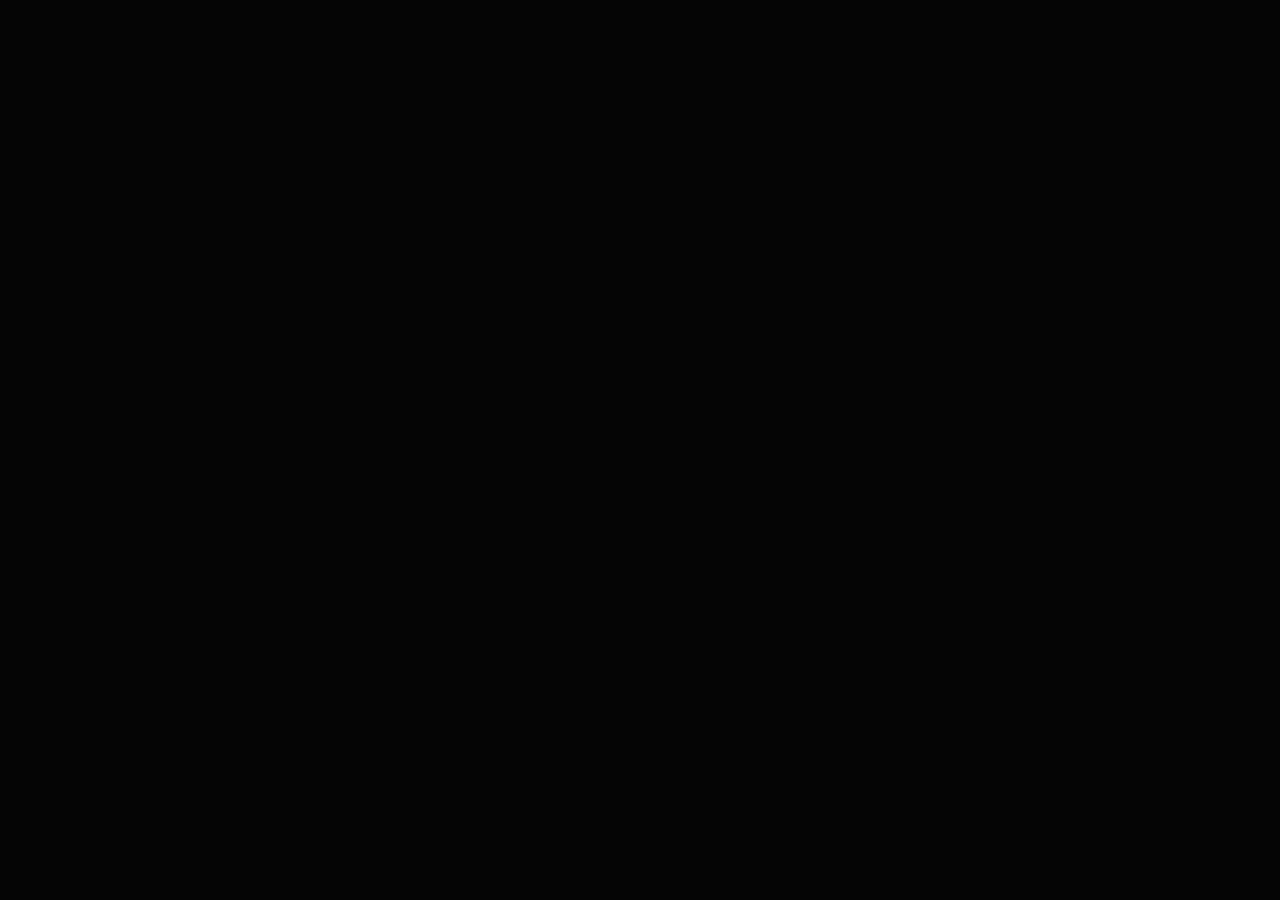
==== index.html @ 60fc3dbd "NOVA web v2 (producción + checkout planes)" ====
<!DOCTYPE html>
<html lang="es">
<head>
<meta charset="UTF-8">
<meta name="viewport" content="width=device-width, initial-scale=1.0">
<title>NOVA — Matriz de Agentes IA</title>
<meta name="description" content="NOVA — Ecosistema de agentes de inteligencia artificial para los negocios de Colombia. MAGNUS, AXON, BARBER IA, CORTEX y MENTOR IA.">
<meta name="theme-color" content="#050505">

<!-- Open Graph -->
<meta property="og:title" content="NOVA — Matriz de Agentes IA">
<meta property="og:description" content="El ecosistema de IA que redefine el mañana. Agentes autónomos para tu negocio y tu vida.">
<meta property="og:type" content="website">
<meta property="og:image" content="assets/nova-n.png">

<script src="https://cdn.tailwindcss.com"></script>
<link rel="preconnect" href="https://fonts.googleapis.com">
<link rel="preconnect" href="https://fonts.gstatic.com" crossorigin="anonymous">
<link href="https://fonts.googleapis.com/css2?family=Space+Grotesk:wght@400;500;600&family=JetBrains+Mono:wght@400;500&display=swap" rel="stylesheet">
<link rel="icon" type="image/png" href="assets/nova-n.png">
<script>
  tailwind.config = {
    theme: {
      fontFamily: {
        sans: ['"Space Grotesk"', 'sans-serif'],
        mono: ['"JetBrains Mono"', 'monospace'],
      },
    },
  };
</script>
<style>
  html { scroll-behavior: smooth; background: #050505; }
  body { margin: 0; font-family: "Space Grotesk", sans-serif; }

  .logo-n {
    filter: brightness(1.9) contrast(1.05)
            drop-shadow(0 0 14px var(--accent-glow))
            drop-shadow(0 2px 30px var(--accent-glow));
  }
  @media (max-height: 700px) {
    .hero-logo { width: 4.5rem !important; margin-bottom: 1.5rem !important; }
  }

  .hero-glow {
    position: absolute; inset: 0; pointer-events: none;
    opacity: var(--glow-opacity, 0.55);
    background:
      radial-gradient(ellipse 55% 38% at 50% -8%, var(--accent-glow), transparent 70%),
      radial-gradient(ellipse 30% 22% at 82% 78%, var(--accent-glow), transparent 70%);
    filter: blur(8px);
  }
  .sim-glow {
    position: absolute; inset: -10% -20%; pointer-events: none; z-index: -1;
    opacity: calc(var(--glow-opacity, 0.55) * 0.5);
    background: radial-gradient(ellipse 45% 45% at 50% 55%, var(--accent-glow), transparent 70%);
    filter: blur(30px);
  }
  .text-glow {
    color: var(--accent);
    text-shadow: 0 0 40px var(--accent-glow);
  }

  @property --angle { syntax: "<angle>"; initial-value: 0deg; inherits: false; }
  .glow-btn::before {
    content: ""; position: absolute; inset: -1px; border-radius: 9999px;
    background: conic-gradient(from var(--angle), transparent 10%, var(--accent) 25%, transparent 40%, transparent 60%, var(--accent) 75%, transparent 90%);
    animation: spin-angle 3.2s linear infinite;
  }
  .glow-btn::after {
    content: ""; position: absolute; inset: -1px; border-radius: 9999px; z-index: -1;
    background: conic-gradient(from var(--angle), transparent 10%, var(--accent) 25%, transparent 40%, transparent 60%, var(--accent) 75%, transparent 90%);
    animation: spin-angle 3.2s linear infinite;
    filter: blur(14px); opacity: var(--glow-opacity, 0.55);
  }
  .glow-btn:hover::before, .glow-btn:hover::after { animation-duration: 1.4s; }
  @keyframes spin-angle { to { --angle: 360deg; } }
  @media (prefers-reduced-motion: reduce) {
    .glow-btn::before, .glow-btn::after { animation: none; background: var(--accent); }
  }

  .eq-bar {
    transform-origin: center;
    animation: eq 1s ease-in-out infinite alternate;
    box-shadow: 0 0 12px var(--accent-glow);
  }
  @keyframes eq {
    from { transform: scaleY(0.25); opacity: 0.5; }
    to   { transform: scaleY(1);    opacity: 1; }
  }
  @media (prefers-reduced-motion: reduce) { .eq-bar { animation: none; } }

  .animate-modal-fade { animation: modal-fade 0.25s ease both; }
  .animate-modal-pop { animation: modal-pop 0.32s cubic-bezier(0.2, 0.8, 0.2, 1) both; }
  @keyframes modal-fade { from { opacity: 0; } to { opacity: 1; } }
  @keyframes modal-pop {
    from { opacity: 0; transform: translateY(16px) scale(0.97); }
    to   { opacity: 1; transform: none; }
  }

  .flow-line {
    stroke-dasharray: 5 16;
    stroke-linecap: round;
    animation: line-flow linear infinite;
  }
  @keyframes line-flow {
    to { stroke-dashoffset: -210; }
  }
  @media (prefers-reduced-motion: reduce) { .flow-line { animation: none; stroke-dasharray: none; } }

  .node-dot {
    opacity: 0.25;
    box-shadow: 0 0 8px var(--accent-glow);
    animation: node-pulse 4s ease-in-out infinite;
  }
  @keyframes node-pulse {
    0%, 100% { opacity: 0.18; }
    50% { opacity: 0.55; }
  }
  @media (prefers-reduced-motion: reduce) { .node-dot { animation: none; } }

  .caret { animation: blink 1s steps(1) infinite; }
  @keyframes blink { 50% { opacity: 0; } }

  .sim-enter { animation: sim-in 0.6s cubic-bezier(0.2, 0.7, 0.2, 1); }
  @keyframes sim-in {
    from { opacity: 0; transform: translateY(18px) scale(0.985); filter: blur(6px); }
    to   { opacity: 1; transform: none; filter: none; }
  }

  @media (prefers-reduced-motion: no-preference) {
    .animate-fade-1, .animate-fade-2, .animate-fade-3 {
      animation: fade-up 0.9s cubic-bezier(0.2, 0.7, 0.2, 1) both;
    }
    .animate-fade-2 { animation-delay: 0.15s; }
    .animate-fade-3 { animation-delay: 0.35s; }
  }
  @keyframes fade-up {
    from { opacity: 0; transform: translateY(22px); }
    to   { opacity: 1; transform: none; }
  }
</style>
</head>
<body>
<div id="root"></div>

<!-- React de PRODUCCIÓN (sin Babel en runtime: el JSX ya viene compilado) -->
<script src="https://unpkg.com/react@18.3.1/umd/react.production.min.js" crossorigin="anonymous"></script>
<script src="https://unpkg.com/react-dom@18.3.1/umd/react-dom.production.min.js" crossorigin="anonymous"></script>
<script src="https://unpkg.com/lucide@0.460.0/dist/umd/lucide.min.js"></script>

<!-- Componentes NOVA ya compilados a JS plano -->
<script src="components.js" defer></script>
</body>
</html>
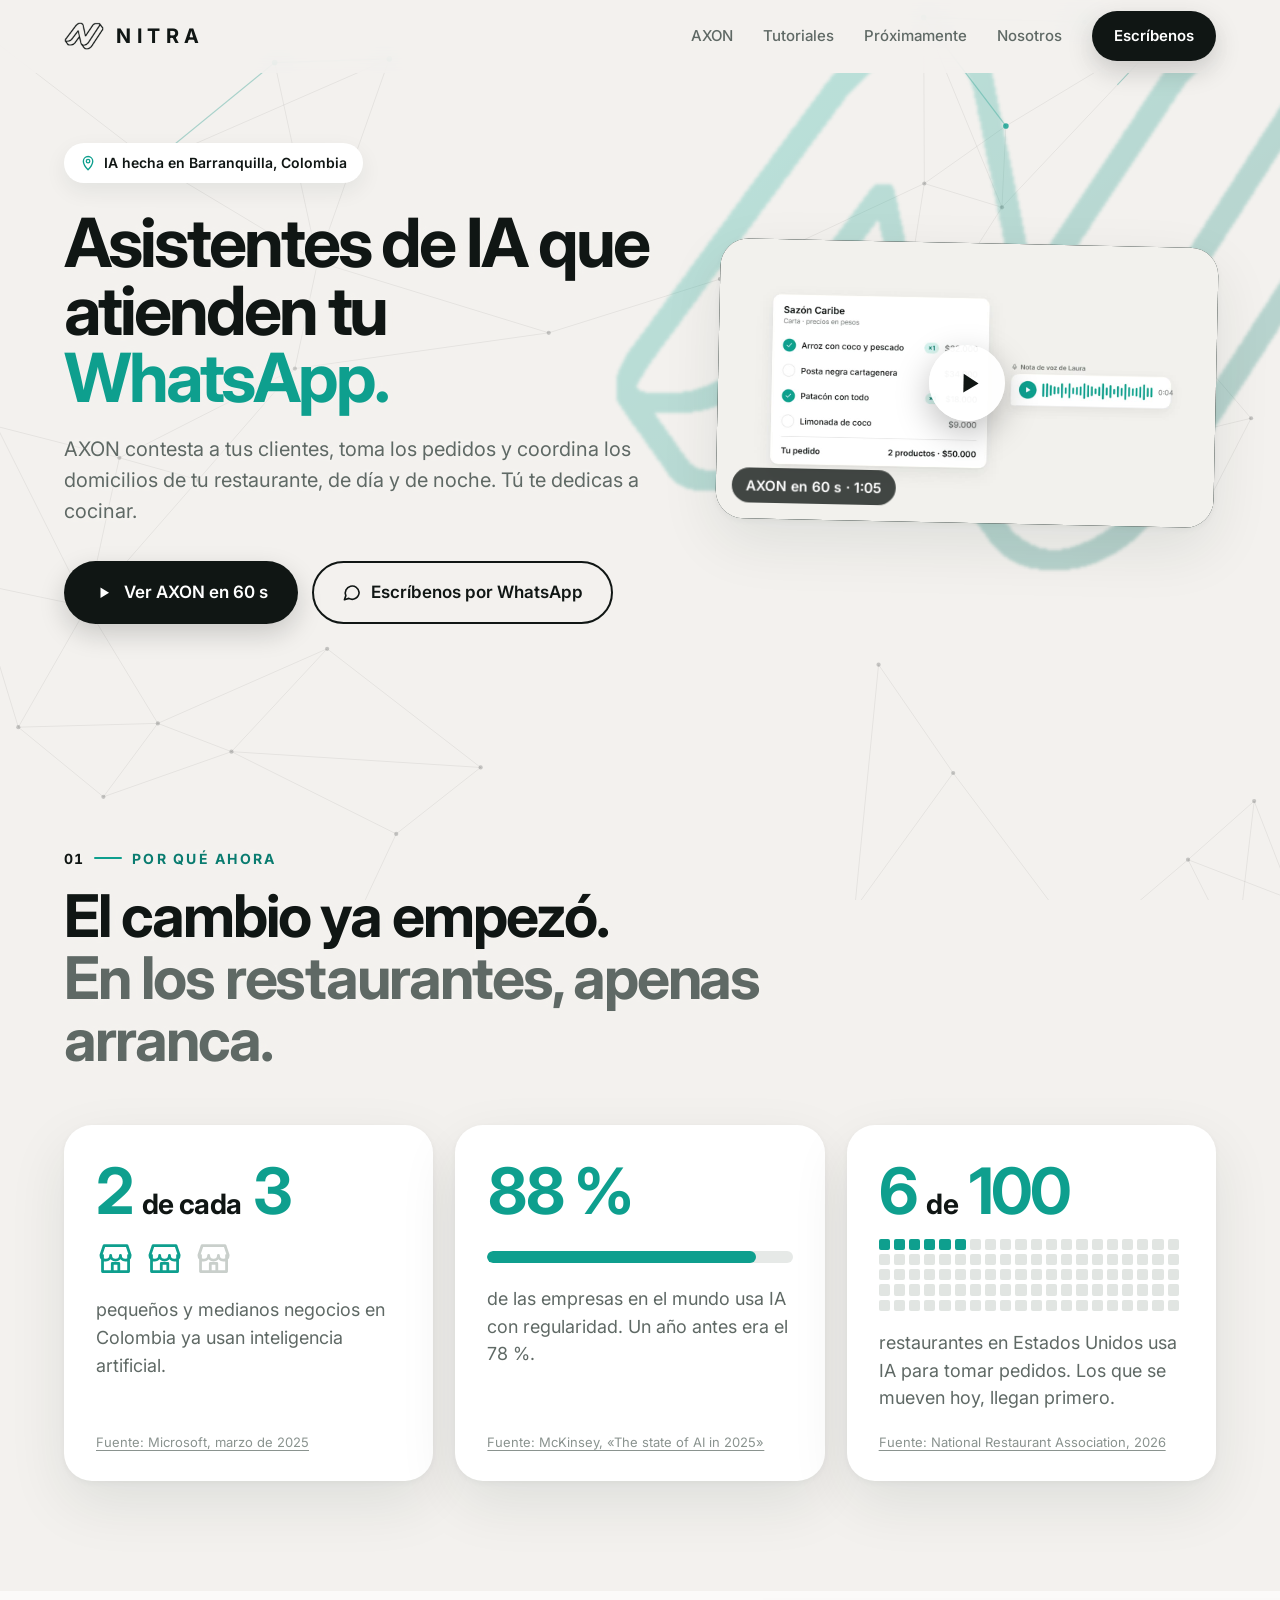
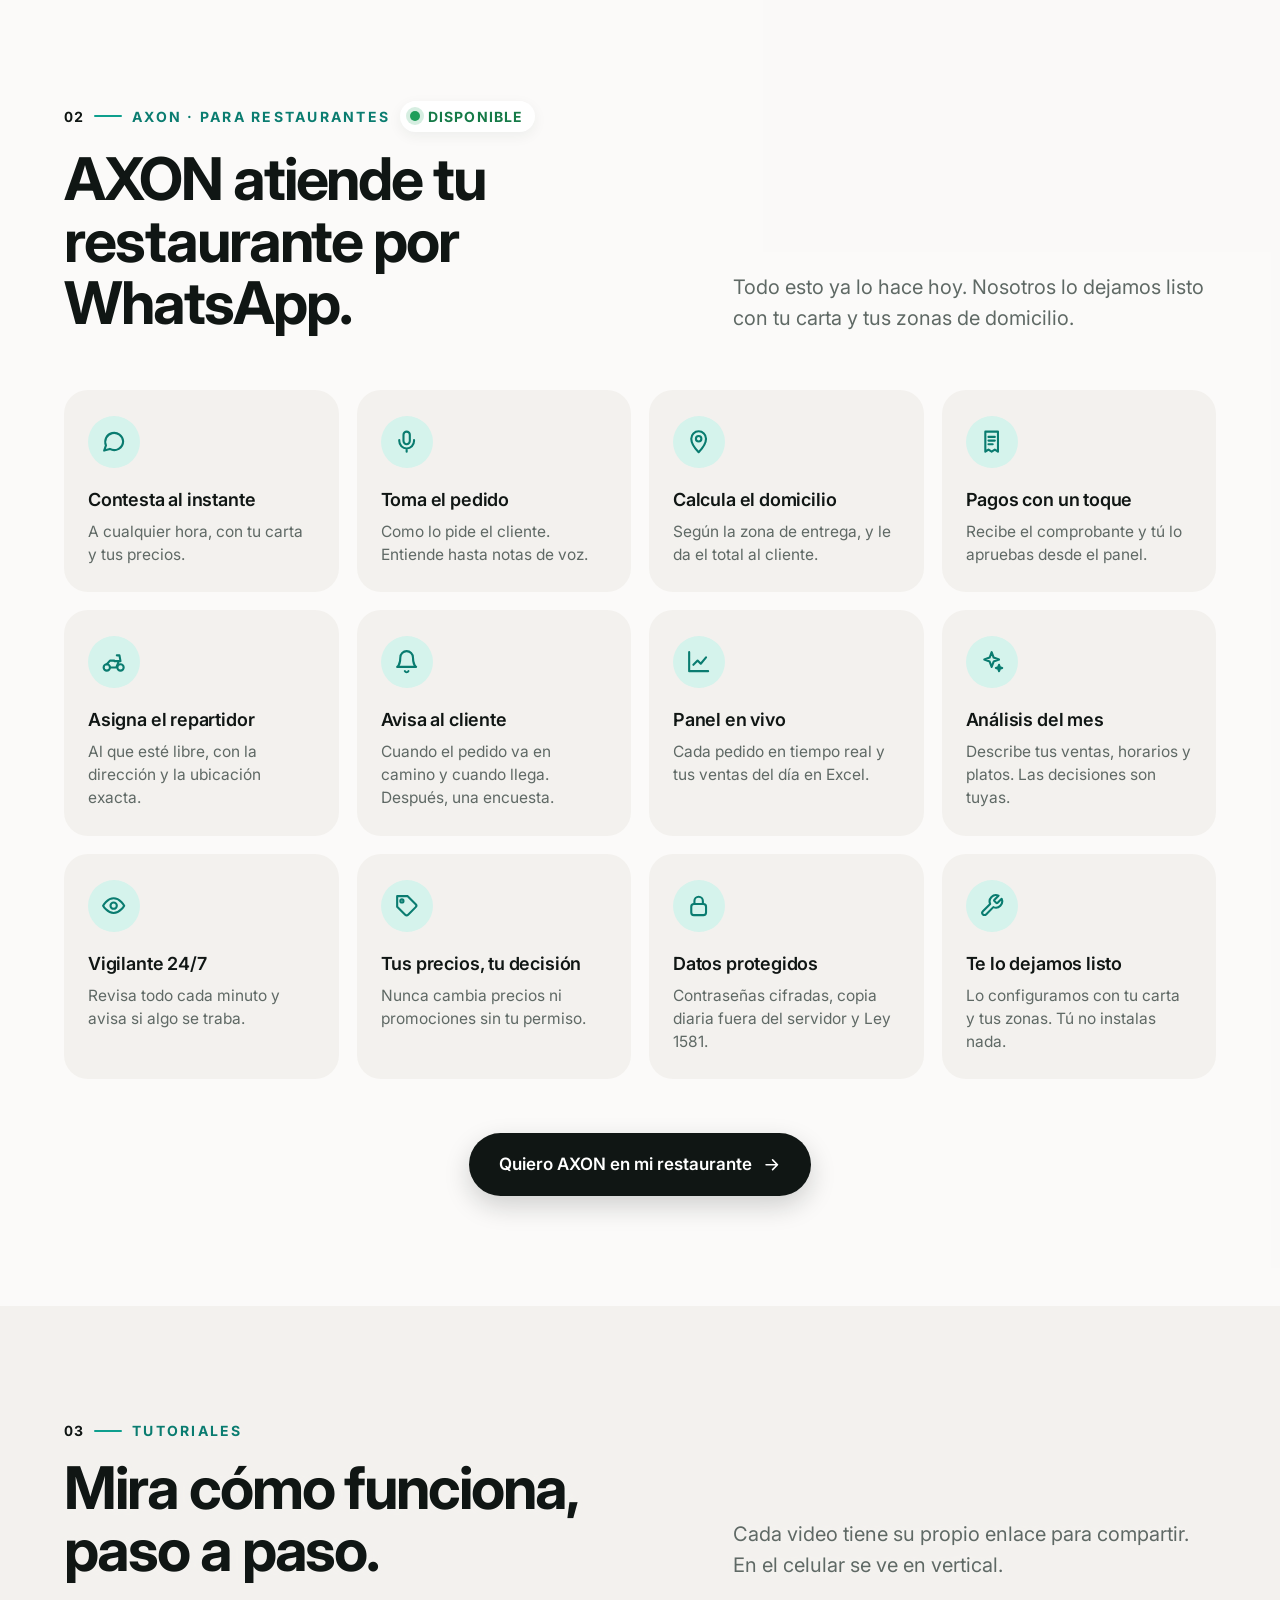
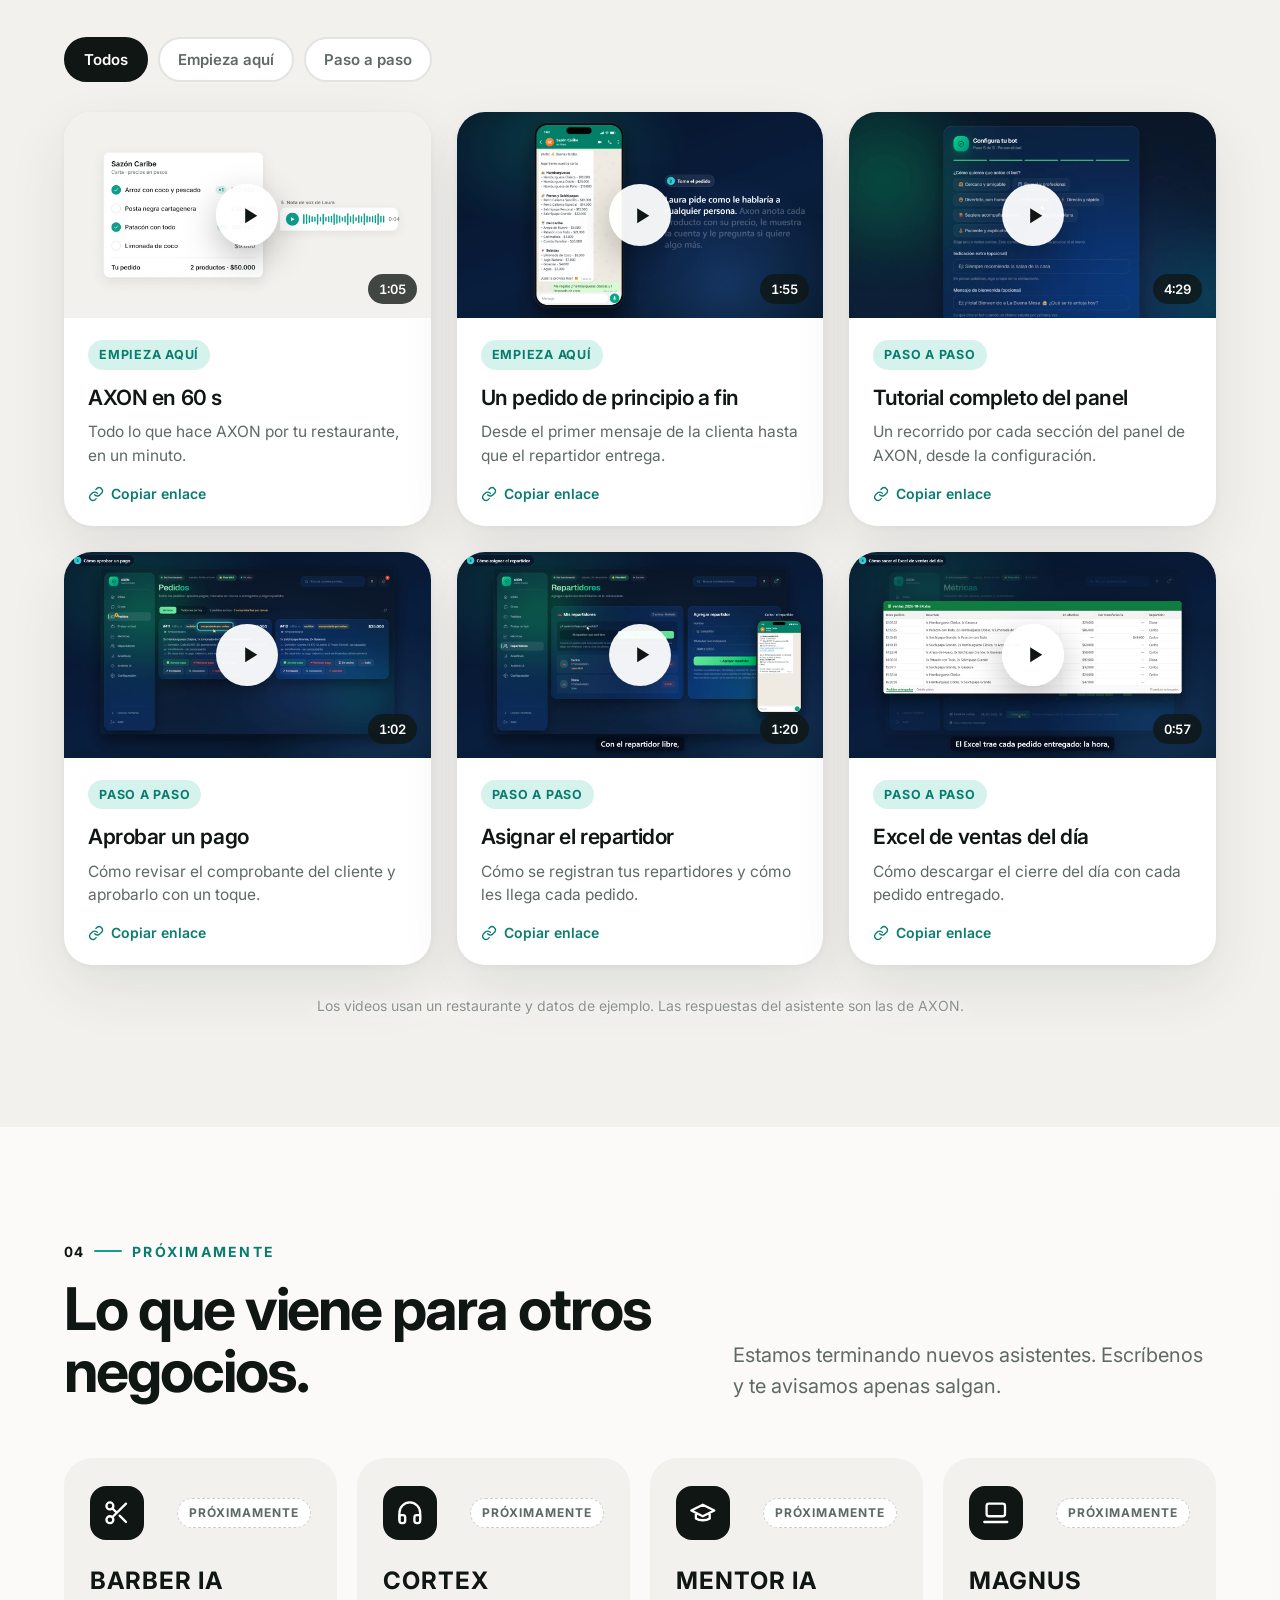
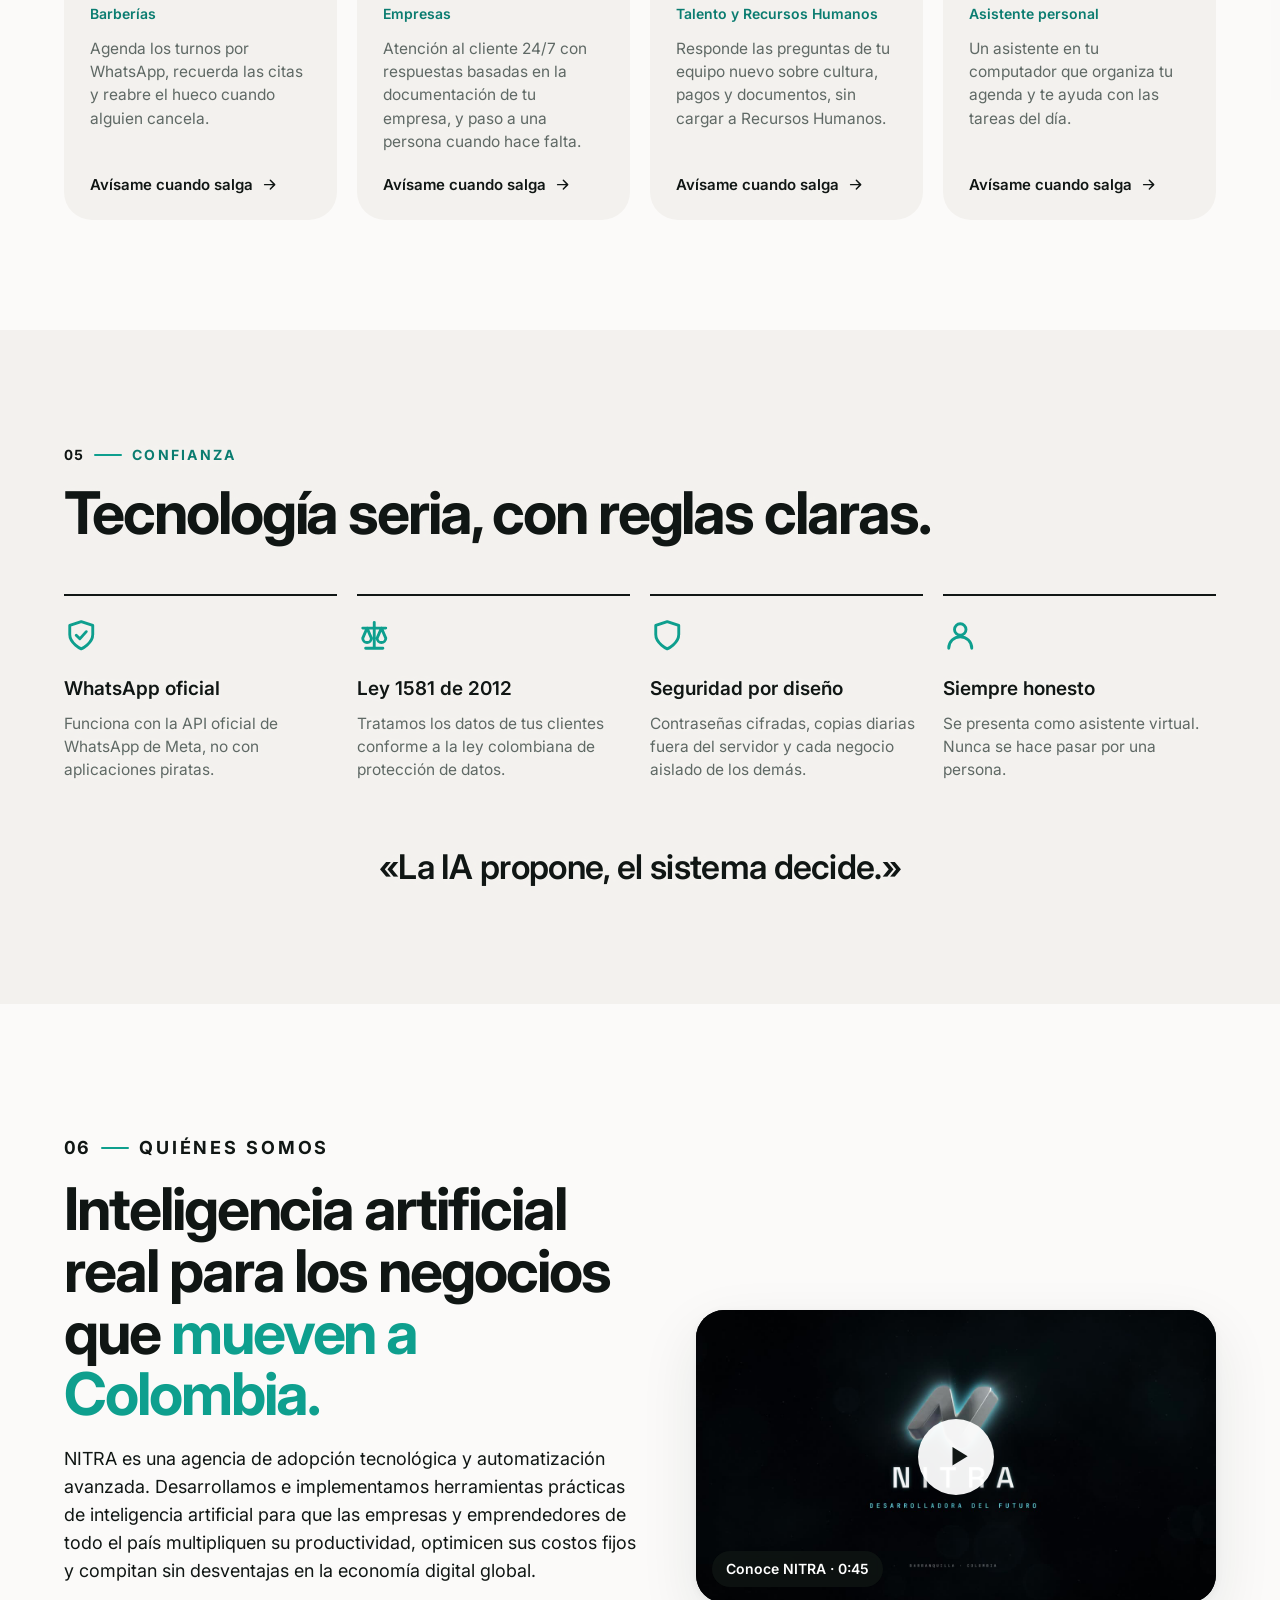
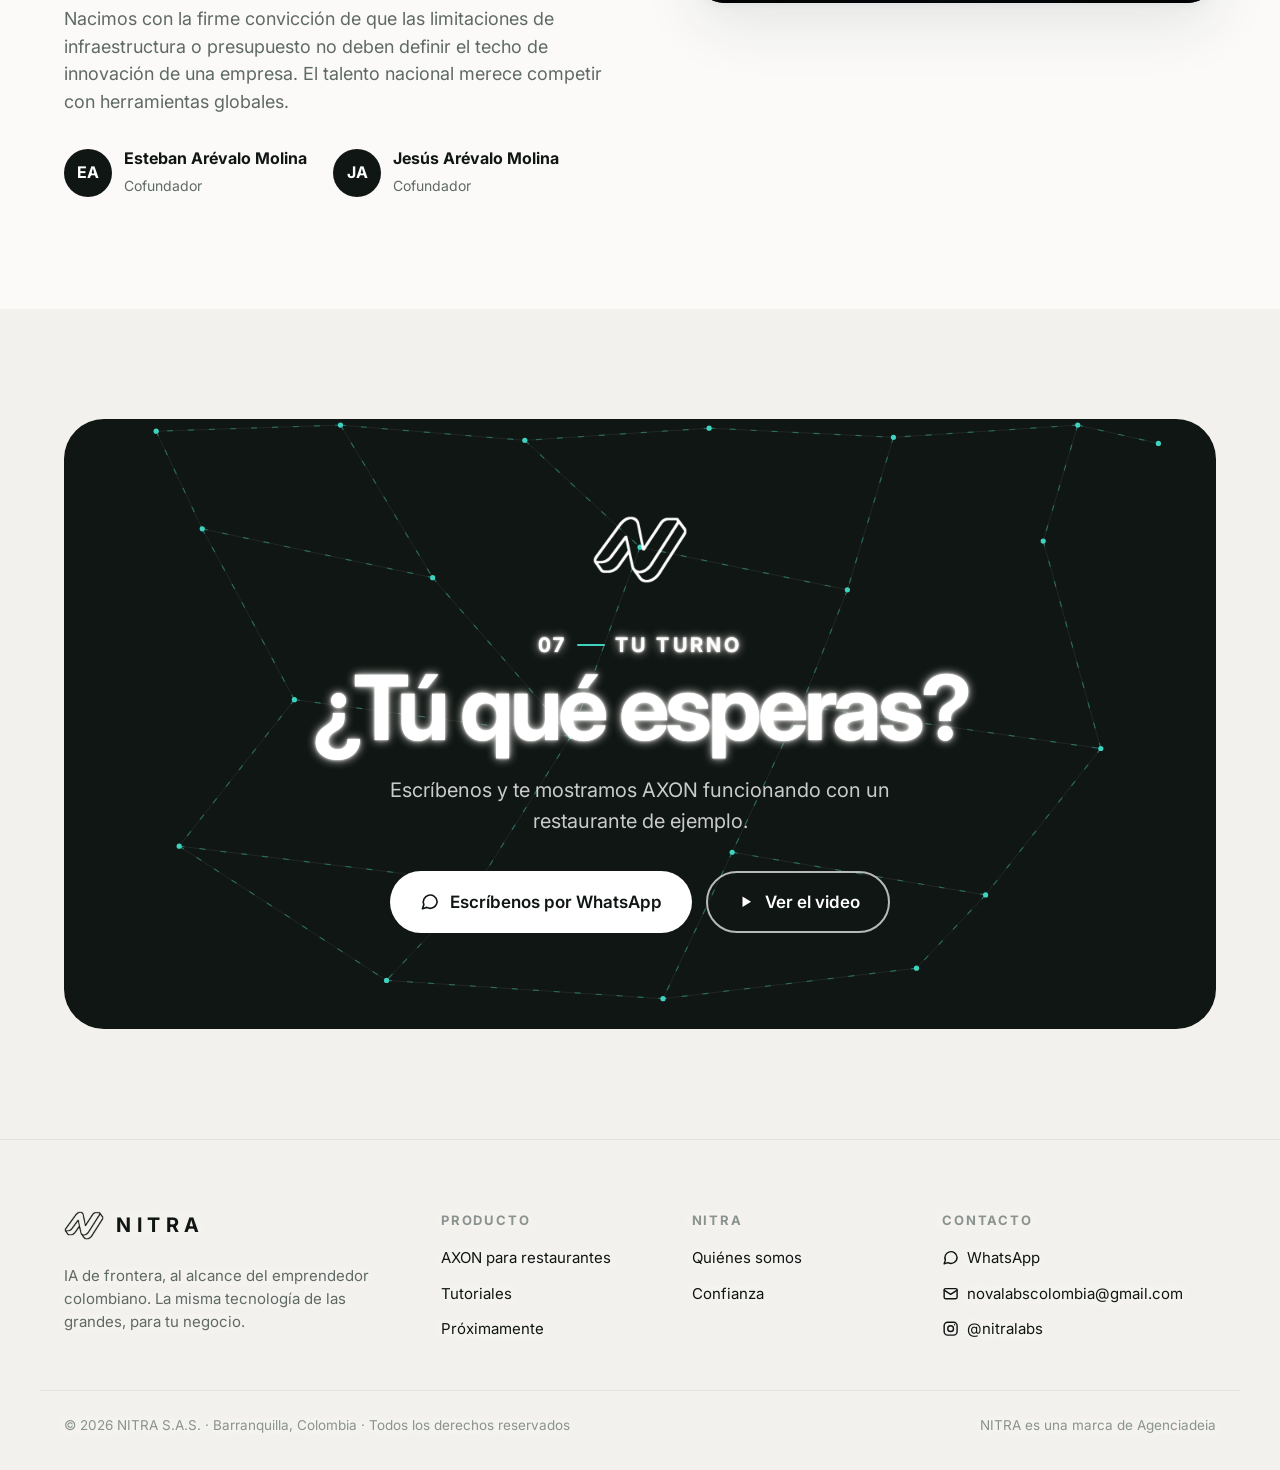
==== commit 456b2e58: "feat: página nueva de NITRA con tutoriales, la red que se conecta al bajar y «Próximamente» Co-Autho" ====
--- a/index.html
+++ b/index.html
@@ -3,152 +3,366 @@
 <head>
 <meta charset="UTF-8">
 <meta name="viewport" content="width=device-width, initial-scale=1.0">
-<title>NOVA — Matriz de Agentes IA</title>
-<meta name="description" content="NOVA — Ecosistema de agentes de inteligencia artificial para los negocios de Colombia. MAGNUS, AXON, BARBER IA, CORTEX y MENTOR IA.">
-<meta name="theme-color" content="#050505">
-
-<!-- Open Graph -->
-<meta property="og:title" content="NOVA — Matriz de Agentes IA">
-<meta property="og:description" content="El ecosistema de IA que redefine el mañana. Agentes autónomos para tu negocio y tu vida.">
+<title>NITRA — Asistentes de IA para WhatsApp · AXON para restaurantes</title>
+<meta name="description" content="NITRA crea asistentes de inteligencia artificial que atienden tu WhatsApp. AXON contesta, toma pedidos y coordina los domicilios de tu restaurante 24/7. Hecho en Barranquilla, Colombia.">
+<meta name="theme-color" content="#F3F1EE">
+<link rel="canonical" href="https://nitralabs.github.io/">
+
+<meta property="og:title" content="NITRA — Asistentes de IA que atienden tu WhatsApp">
+<meta property="og:description" content="AXON contesta, toma pedidos y coordina los domicilios de tu restaurante 24/7. Mira los tutoriales.">
 <meta property="og:type" content="website">
-<meta property="og:image" content="assets/nova-n.png">
-
-<script src="https://cdn.tailwindcss.com"></script>
+<meta property="og:url" content="https://nitralabs.github.io/">
+<meta property="og:image" content="https://nitralabs.github.io/assets/og.jpg">
+<meta property="og:image:width" content="1200">
+<meta property="og:image:height" content="630">
+<meta property="og:locale" content="es_CO">
+<meta name="twitter:card" content="summary_large_image">
+
+<link rel="icon" type="image/png" href="assets/favicon.png">
+<link rel="apple-touch-icon" href="assets/favicon.png">
 <link rel="preconnect" href="https://fonts.googleapis.com">
-<link rel="preconnect" href="https://fonts.gstatic.com" crossorigin="anonymous">
-<link href="https://fonts.googleapis.com/css2?family=Space+Grotesk:wght@400;500;600&family=JetBrains+Mono:wght@400;500&display=swap" rel="stylesheet">
-<link rel="icon" type="image/png" href="assets/nova-n.png">
-<script>
-  tailwind.config = {
-    theme: {
-      fontFamily: {
-        sans: ['"Space Grotesk"', 'sans-serif'],
-        mono: ['"JetBrains Mono"', 'monospace'],
-      },
-    },
-  };
-</script>
-<style>
-  html { scroll-behavior: smooth; background: #050505; }
-  body { margin: 0; font-family: "Space Grotesk", sans-serif; }
-
-  .logo-n {
-    filter: brightness(1.9) contrast(1.05)
-            drop-shadow(0 0 14px var(--accent-glow))
-            drop-shadow(0 2px 30px var(--accent-glow));
-  }
-  @media (max-height: 700px) {
-    .hero-logo { width: 4.5rem !important; margin-bottom: 1.5rem !important; }
-  }
-
-  .hero-glow {
-    position: absolute; inset: 0; pointer-events: none;
-    opacity: var(--glow-opacity, 0.55);
-    background:
-      radial-gradient(ellipse 55% 38% at 50% -8%, var(--accent-glow), transparent 70%),
-      radial-gradient(ellipse 30% 22% at 82% 78%, var(--accent-glow), transparent 70%);
-    filter: blur(8px);
-  }
-  .sim-glow {
-    position: absolute; inset: -10% -20%; pointer-events: none; z-index: -1;
-    opacity: calc(var(--glow-opacity, 0.55) * 0.5);
-    background: radial-gradient(ellipse 45% 45% at 50% 55%, var(--accent-glow), transparent 70%);
-    filter: blur(30px);
-  }
-  .text-glow {
-    color: var(--accent);
-    text-shadow: 0 0 40px var(--accent-glow);
-  }
-
-  @property --angle { syntax: "<angle>"; initial-value: 0deg; inherits: false; }
-  .glow-btn::before {
-    content: ""; position: absolute; inset: -1px; border-radius: 9999px;
-    background: conic-gradient(from var(--angle), transparent 10%, var(--accent) 25%, transparent 40%, transparent 60%, var(--accent) 75%, transparent 90%);
-    animation: spin-angle 3.2s linear infinite;
-  }
-  .glow-btn::after {
-    content: ""; position: absolute; inset: -1px; border-radius: 9999px; z-index: -1;
-    background: conic-gradient(from var(--angle), transparent 10%, var(--accent) 25%, transparent 40%, transparent 60%, var(--accent) 75%, transparent 90%);
-    animation: spin-angle 3.2s linear infinite;
-    filter: blur(14px); opacity: var(--glow-opacity, 0.55);
-  }
-  .glow-btn:hover::before, .glow-btn:hover::after { animation-duration: 1.4s; }
-  @keyframes spin-angle { to { --angle: 360deg; } }
-  @media (prefers-reduced-motion: reduce) {
-    .glow-btn::before, .glow-btn::after { animation: none; background: var(--accent); }
-  }
-
-  .eq-bar {
-    transform-origin: center;
-    animation: eq 1s ease-in-out infinite alternate;
-    box-shadow: 0 0 12px var(--accent-glow);
-  }
-  @keyframes eq {
-    from { transform: scaleY(0.25); opacity: 0.5; }
-    to   { transform: scaleY(1);    opacity: 1; }
-  }
-  @media (prefers-reduced-motion: reduce) { .eq-bar { animation: none; } }
-
-  .animate-modal-fade { animation: modal-fade 0.25s ease both; }
-  .animate-modal-pop { animation: modal-pop 0.32s cubic-bezier(0.2, 0.8, 0.2, 1) both; }
-  @keyframes modal-fade { from { opacity: 0; } to { opacity: 1; } }
-  @keyframes modal-pop {
-    from { opacity: 0; transform: translateY(16px) scale(0.97); }
-    to   { opacity: 1; transform: none; }
-  }
-
-  .flow-line {
-    stroke-dasharray: 5 16;
-    stroke-linecap: round;
-    animation: line-flow linear infinite;
-  }
-  @keyframes line-flow {
-    to { stroke-dashoffset: -210; }
-  }
-  @media (prefers-reduced-motion: reduce) { .flow-line { animation: none; stroke-dasharray: none; } }
-
-  .node-dot {
-    opacity: 0.25;
-    box-shadow: 0 0 8px var(--accent-glow);
-    animation: node-pulse 4s ease-in-out infinite;
-  }
-  @keyframes node-pulse {
-    0%, 100% { opacity: 0.18; }
-    50% { opacity: 0.55; }
-  }
-  @media (prefers-reduced-motion: reduce) { .node-dot { animation: none; } }
-
-  .caret { animation: blink 1s steps(1) infinite; }
-  @keyframes blink { 50% { opacity: 0; } }
-
-  .sim-enter { animation: sim-in 0.6s cubic-bezier(0.2, 0.7, 0.2, 1); }
-  @keyframes sim-in {
-    from { opacity: 0; transform: translateY(18px) scale(0.985); filter: blur(6px); }
-    to   { opacity: 1; transform: none; filter: none; }
-  }
-
-  @media (prefers-reduced-motion: no-preference) {
-    .animate-fade-1, .animate-fade-2, .animate-fade-3 {
-      animation: fade-up 0.9s cubic-bezier(0.2, 0.7, 0.2, 1) both;
-    }
-    .animate-fade-2 { animation-delay: 0.15s; }
-    .animate-fade-3 { animation-delay: 0.35s; }
-  }
-  @keyframes fade-up {
-    from { opacity: 0; transform: translateY(22px); }
-    to   { opacity: 1; transform: none; }
-  }
-</style>
+<link rel="preconnect" href="https://fonts.gstatic.com" crossorigin>
+<link href="https://fonts.googleapis.com/css2?family=Inter:wght@400;500;600;700&display=swap" rel="stylesheet">
+<link rel="stylesheet" href="styles.css">
 </head>
 <body>
-<div id="root"></div>
-
-<!-- React de PRODUCCIÓN (sin Babel en runtime: el JSX ya viene compilado) -->
-<script src="https://unpkg.com/react@18.3.1/umd/react.production.min.js" crossorigin="anonymous"></script>
-<script src="https://unpkg.com/react-dom@18.3.1/umd/react-dom.production.min.js" crossorigin="anonymous"></script>
-<script src="https://unpkg.com/lucide@0.460.0/dist/umd/lucide.min.js"></script>
-
-<!-- Componentes NOVA ya compilados a JS plano -->
-<script src="components.js" defer></script>
+<canvas class="red" id="red" aria-hidden="true"></canvas>
+
+<!-- Íconos (trazos simples de 24×24) -->
+<svg width="0" height="0" style="position:absolute" aria-hidden="true">
+  <defs>
+    <symbol id="i-chat" viewBox="0 0 24 24"><path d="M21 11.5a8.5 8.5 0 0 1-12.6 7.4L3 20.5l1.7-5A8.5 8.5 0 1 1 21 11.5z"/></symbol>
+    <symbol id="i-play" viewBox="0 0 24 24"><path d="M8 5.5v13l10.5-6.5z" fill="currentColor" stroke="none"/></symbol>
+    <symbol id="i-mic" viewBox="0 0 24 24"><rect x="9" y="2.5" width="6" height="12" rx="3"/><path d="M5 10.5v1a7 7 0 0 0 14 0v-1M12 18.5v3"/></symbol>
+    <symbol id="i-pin" viewBox="0 0 24 24"><path d="M12 22s7-7.2 7-12.8a7 7 0 0 0-14 0C5 14.8 12 22 12 22z"/><circle cx="12" cy="9.2" r="2.6"/></symbol>
+    <symbol id="i-check" viewBox="0 0 24 24"><path d="M4.5 12.5l5 5L19.5 7"/></symbol>
+    <symbol id="i-recibo" viewBox="0 0 24 24"><path d="M6 2.5h12v19l-3-2-3 2-3-2-3 2zM9 7.5h6M9 11h6M9 14.5h4"/></symbol>
+    <symbol id="i-moto" viewBox="0 0 24 24"><circle cx="5.5" cy="17.5" r="3"/><circle cx="18.5" cy="17.5" r="3"/><path d="M8.5 17.5h6l2.5-6h-4.5M15 6h2.5l1 5.5M5.5 14.5l3-3.5h4"/></symbol>
+    <symbol id="i-campana" viewBox="0 0 24 24"><path d="M6 8a6 6 0 0 1 12 0c0 7 3 9 3 9H3s3-2 3-9M10.3 21a1.9 1.9 0 0 0 3.4 0"/></symbol>
+    <symbol id="i-grafica" viewBox="0 0 24 24"><path d="M3 3v18h18M7 15l4-4 3 3 5-6"/></symbol>
+    <symbol id="i-chispa" viewBox="0 0 24 24"><path d="M12 3l1.9 5.1L19 10l-5.1 1.9L12 17l-1.9-5.1L5 10l5.1-1.9zM19 15l.8 2.2L22 18l-2.2.8L19 21l-.8-2.2L16 18l2.2-.8z"/></symbol>
+    <symbol id="i-ojo" viewBox="0 0 24 24"><path d="M2 12s3.8-7 10-7 10 7 10 7-3.8 7-10 7S2 12 2 12z"/><circle cx="12" cy="12" r="3"/></symbol>
+    <symbol id="i-escudo" viewBox="0 0 24 24"><path d="M12 21.5s8-3.8 8-10V5.2L12 2.5 4 5.2v6.3c0 6.2 8 10 8 10z"/></symbol>
+    <symbol id="i-candado" viewBox="0 0 24 24"><rect x="5" y="10.5" width="14" height="10.5" rx="2.5"/><path d="M8 10.5V7.5a4 4 0 0 1 8 0v3"/></symbol>
+    <symbol id="i-precio" viewBox="0 0 24 24"><path d="M20.6 13.4l-7.2 7.2a2 2 0 0 1-2.8 0L3 13V3h10l7.6 7.6a2 2 0 0 1 0 2.8z"/><circle cx="7.5" cy="7.5" r="1.5"/></symbol>
+    <symbol id="i-herramienta" viewBox="0 0 24 24"><path d="M14.7 6.3a1 1 0 0 0 0 1.4l1.6 1.6a1 1 0 0 0 1.4 0l3.8-3.8a6 6 0 0 1-7.9 7.9l-6.9 6.9a2.1 2.1 0 0 1-3-3l6.9-6.9a6 6 0 0 1 7.9-7.9l-3.8 3.8z"/></symbol>
+    <symbol id="i-tienda" viewBox="0 0 24 24"><path d="M4 10v10h16V10M3 10l2-6h14l2 6M3 10c0 1.7 1.3 3 3 3s3-1.3 3-3c0 1.7 1.3 3 3 3s3-1.3 3-3c0 1.7 1.3 3 3 3s3-1.3 3-3M10 20v-5h4v5"/></symbol>
+    <symbol id="i-tijeras" viewBox="0 0 24 24"><circle cx="6" cy="6" r="3"/><circle cx="6" cy="18" r="3"/><path d="M20 4L8.1 15.9M14.5 14.5L20 20M8.1 8.1L12 12"/></symbol>
+    <symbol id="i-audifonos" viewBox="0 0 24 24"><path d="M3 18v-6a9 9 0 0 1 18 0v6"/><path d="M21 19a2 2 0 0 1-2 2h-1a2 2 0 0 1-2-2v-3a2 2 0 0 1 2-2h3zM3 19a2 2 0 0 0 2 2h1a2 2 0 0 0 2-2v-3a2 2 0 0 0-2-2H3z"/></symbol>
+    <symbol id="i-birrete" viewBox="0 0 24 24"><path d="M22 10L12 5 2 10l10 5 10-5zM6 12v5c3 2 9 2 12 0v-5"/></symbol>
+    <symbol id="i-laptop" viewBox="0 0 24 24"><rect x="4" y="4" width="16" height="11" rx="2"/><path d="M2 20h20"/></symbol>
+    <symbol id="i-flecha" viewBox="0 0 24 24"><path d="M5 12h14M13 6l6 6-6 6"/></symbol>
+    <symbol id="i-enlace" viewBox="0 0 24 24"><path d="M10 13a5 5 0 0 0 7.5.5l3-3a5 5 0 0 0-7-7l-1.7 1.7M14 11a5 5 0 0 0-7.5-.5l-3 3a5 5 0 0 0 7 7l1.7-1.7"/></symbol>
+    <symbol id="i-cerrar" viewBox="0 0 24 24"><path d="M6 6l12 12M18 6L6 18"/></symbol>
+    <symbol id="i-menu" viewBox="0 0 24 24"><path d="M4 7h16M4 12h16M4 17h16"/></symbol>
+    <symbol id="i-insta" viewBox="0 0 24 24"><rect x="3" y="3" width="18" height="18" rx="5"/><circle cx="12" cy="12" r="4"/><circle cx="17.5" cy="6.5" r="1" fill="currentColor" stroke="none"/></symbol>
+    <symbol id="i-correo" viewBox="0 0 24 24"><rect x="3" y="5" width="18" height="14" rx="2"/><path d="M3 7l9 6 9-6"/></symbol>
+    <symbol id="i-reloj" viewBox="0 0 24 24"><circle cx="12" cy="12" r="9"/><path d="M12 7v5l3.2 2"/></symbol>
+    <symbol id="i-meta" viewBox="0 0 24 24"><path d="M12 21.5s8-3.8 8-10V5.2L12 2.5 4 5.2v6.3c0 6.2 8 10 8 10z"/><path d="M8.5 12l2.5 2.5 4.5-5"/></symbol>
+    <symbol id="i-ley" viewBox="0 0 24 24"><path d="M12 3v18M6 21h12M4 7h16M7 7l-3 7a3 3 0 0 0 6 0zM17 7l-3 7a3 3 0 0 0 6 0z"/></symbol>
+    <symbol id="i-tienda" viewBox="0 0 24 24"><path d="M3.5 9.5L5 4h14l1.5 5.5"/><path d="M3.5 9.5a2.8 2.8 0 0 0 5.6 0 2.8 2.8 0 0 0 5.8 0 2.8 2.8 0 0 0 5.6 0"/><path d="M5 12.5V20h14v-7.5"/><path d="M10 20v-4.5h4V20"/></symbol>
+    <symbol id="i-persona" viewBox="0 0 24 24"><circle cx="12" cy="8" r="4"/><path d="M4 21a8 8 0 0 1 16 0"/></symbol>
+  </defs>
+</svg>
+
+<!-- ═══════════ MENÚ ═══════════ -->
+<header class="menu" id="menu">
+  <div class="wrap menu-in">
+    <a class="marca" href="#inicio" aria-label="NITRA, inicio">
+      <img src="assets/n-linea.png" alt="" width="40" height="28"><span>NITRA</span>
+    </a>
+    <nav class="links" id="links" aria-label="Secciones">
+      <a href="#axon">AXON</a>
+      <a href="#tutoriales">Tutoriales</a>
+      <a href="#proximamente">Próximamente</a>
+      <a href="#nosotros">Nosotros</a>
+      <a class="btn btn-negro btn-sm" href="https://wa.me/573248874403" data-wa="Hola NITRA, quiero saber más de AXON para mi restaurante.">Escríbenos</a>
+    </nav>
+    <button class="hamburguesa" id="hamburguesa" aria-label="Abrir el menú" aria-expanded="false" aria-controls="links">
+      <svg class="ic"><use href="#i-menu"/></svg>
+    </button>
+  </div>
+  <span class="progreso" id="progreso" aria-hidden="true"></span>
+</header>
+
+<main>
+
+<!-- ═══════════ PORTADA ═══════════ -->
+<section class="hero" id="inicio">
+  <div class="hero-n" id="hero-n" aria-hidden="true"><i></i></div>
+  <div class="wrap hero-in">
+    <div class="hero-txt">
+      <p class="chip"><svg class="ic"><use href="#i-pin"/></svg> IA hecha en Barranquilla, Colombia</p>
+      <h1>Asistentes de IA que atienden tu <span class="acento">WhatsApp.</span></h1>
+      <p class="lead">AXON contesta a tus clientes, toma los pedidos y coordina los domicilios de tu restaurante, de día y de noche. Tú te dedicas a cocinar.</p>
+      <div class="acciones">
+        <button class="btn btn-negro" data-video="axon-en-60s"><svg class="ic"><use href="#i-play"/></svg> Ver AXON en 60 s</button>
+        <a class="btn btn-borde" href="https://wa.me/573248874403" data-wa="Hola NITRA, quiero ver AXON funcionando.">
+          <svg class="ic"><use href="#i-chat"/></svg> Escríbenos por WhatsApp</a>
+      </div>
+    </div>
+    <button class="vcard hero-video" data-video="axon-en-60s" aria-label="Reproducir el video AXON en 60 segundos">
+      <img src="videos/axon-en-60s-h.jpg" alt="Escena del video: la carta de un restaurante y una nota de voz" width="1280" height="720">
+      <span class="play"><svg class="ic"><use href="#i-play"/></svg></span>
+      <span class="vlabel">AXON en 60 s · 1:05</span>
+    </button>
+  </div>
+</section>
+
+<!-- ═══════════ POR QUÉ AHORA ═══════════ -->
+<section class="seccion" id="por-que">
+  <div class="wrap">
+    <p class="eyebrow"><span class="nro">01</span> Por qué ahora</p>
+    <h2 class="rev">El cambio ya empezó.<br><span class="gris">En los restaurantes, apenas arranca.</span></h2>
+    <div class="stats">
+      <article class="stat rev">
+        <p class="num">2 <span>de cada</span> 3</p>
+        <div class="viz viz-tres" aria-hidden="true"><svg class="ic on"><use href="#i-tienda"/></svg><svg class="ic on"><use href="#i-tienda"/></svg><svg class="ic"><use href="#i-tienda"/></svg></div>
+        <p>pequeños y medianos negocios en Colombia ya usan inteligencia artificial.</p>
+        <a class="fuente" href="https://news.microsoft.com/es-xl/2-de-cada-3-mipymes-en-colombia-ya-usan-inteligencia-artificial-para-ganar-productividad-asegurar-continuidad-y-mejorar-el-servicio-revela-estudio-de-microsoft/" target="_blank" rel="noopener">Fuente: Microsoft, marzo de 2025</a>
+      </article>
+      <article class="stat rev">
+        <p class="num"><b data-de="78" data-a="88">88</b> %</p>
+        <div class="viz viz-barra" aria-hidden="true"><span class="antes"></span><span class="relleno"></span></div>
+        <p>de las empresas en el mundo usa IA con regularidad. Un año antes era el 78 %.</p>
+        <a class="fuente" href="https://www.mckinsey.com/capabilities/quantumblack/our-insights/the-state-of-ai" target="_blank" rel="noopener">Fuente: McKinsey, «The state of AI in 2025»</a>
+      </article>
+      <article class="stat rev">
+        <p class="num">6 <span>de</span> 100</p>
+        <div class="viz viz-cien" data-on="6" aria-hidden="true"></div>
+        <p>restaurantes en Estados Unidos usa IA para tomar pedidos. Los que se mueven hoy, llegan primero.</p>
+        <a class="fuente" href="https://www.restaurantdive.com/news/national-restaurant-assocation-artificial-intelligence-adoption/812418/" target="_blank" rel="noopener">Fuente: National Restaurant Association, 2026</a>
+      </article>
+    </div>
+  </div>
+</section>
+
+<!-- ═══════════ AXON ═══════════ -->
+<section class="seccion seccion-blanca" id="axon">
+  <div class="wrap">
+    <div class="cabeza">
+      <div>
+        <p class="eyebrow"><span class="nro">02</span> AXON · Para restaurantes <span class="estado"><span class="punto"></span> Disponible</span></p>
+        <h2 class="rev">AXON atiende tu restaurante por WhatsApp.</h2>
+      </div>
+      <p class="lead rev">Todo esto ya lo hace hoy. Nosotros lo dejamos listo con tu carta y tus zonas de domicilio.</p>
+    </div>
+    <div class="funciones">
+      <article class="fn rev"><span class="fi"><svg class="ic"><use href="#i-chat"/></svg></span><h3>Contesta al instante</h3><p>A cualquier hora, con tu carta y tus precios.</p></article>
+      <article class="fn rev"><span class="fi"><svg class="ic"><use href="#i-mic"/></svg></span><h3>Toma el pedido</h3><p>Como lo pide el cliente. Entiende hasta notas de voz.</p></article>
+      <article class="fn rev"><span class="fi"><svg class="ic"><use href="#i-pin"/></svg></span><h3>Calcula el domicilio</h3><p>Según la zona de entrega, y le da el total al cliente.</p></article>
+      <article class="fn rev"><span class="fi"><svg class="ic"><use href="#i-recibo"/></svg></span><h3>Pagos con un toque</h3><p>Recibe el comprobante y tú lo apruebas desde el panel.</p></article>
+      <article class="fn rev"><span class="fi"><svg class="ic"><use href="#i-moto"/></svg></span><h3>Asigna el repartidor</h3><p>Al que esté libre, con la dirección y la ubicación exacta.</p></article>
+      <article class="fn rev"><span class="fi"><svg class="ic"><use href="#i-campana"/></svg></span><h3>Avisa al cliente</h3><p>Cuando el pedido va en camino y cuando llega. Después, una encuesta.</p></article>
+      <article class="fn rev"><span class="fi"><svg class="ic"><use href="#i-grafica"/></svg></span><h3>Panel en vivo</h3><p>Cada pedido en tiempo real y tus ventas del día en Excel.</p></article>
+      <article class="fn rev"><span class="fi"><svg class="ic"><use href="#i-chispa"/></svg></span><h3>Análisis del mes</h3><p>Describe tus ventas, horarios y platos. Las decisiones son tuyas.</p></article>
+      <article class="fn rev"><span class="fi"><svg class="ic"><use href="#i-ojo"/></svg></span><h3>Vigilante 24/7</h3><p>Revisa todo cada minuto y avisa si algo se traba.</p></article>
+      <article class="fn rev"><span class="fi"><svg class="ic"><use href="#i-precio"/></svg></span><h3>Tus precios, tu decisión</h3><p>Nunca cambia precios ni promociones sin tu permiso.</p></article>
+      <article class="fn rev"><span class="fi"><svg class="ic"><use href="#i-candado"/></svg></span><h3>Datos protegidos</h3><p>Contraseñas cifradas, copia diaria fuera del servidor y Ley 1581.</p></article>
+      <article class="fn rev"><span class="fi"><svg class="ic"><use href="#i-herramienta"/></svg></span><h3>Te lo dejamos listo</h3><p>Lo configuramos con tu carta y tus zonas. Tú no instalas nada.</p></article>
+    </div>
+    <div class="centro">
+      <a class="btn btn-negro" href="https://wa.me/573248874403" data-wa="Hola NITRA, quiero AXON en mi restaurante. ¿Cómo empezamos?">
+        Quiero AXON en mi restaurante <svg class="ic"><use href="#i-flecha"/></svg></a>
+    </div>
+  </div>
+</section>
+
+<!-- ═══════════ TUTORIALES ═══════════ -->
+<section class="seccion" id="tutoriales">
+  <div class="wrap">
+    <div class="cabeza">
+      <div>
+        <p class="eyebrow"><span class="nro">03</span> Tutoriales</p>
+        <h2 class="rev">Mira cómo funciona, paso a paso.</h2>
+      </div>
+      <p class="lead rev">Cada video tiene su propio enlace para compartir. En el celular se ve en vertical.</p>
+    </div>
+    <div class="filtros" role="group" aria-label="Filtrar tutoriales">
+      <button class="filtro activo" data-filtro="todos" aria-pressed="true">Todos</button>
+      <button class="filtro" data-filtro="empieza" aria-pressed="false">Empieza aquí</button>
+      <button class="filtro" data-filtro="paso" aria-pressed="false">Paso a paso</button>
+    </div>
+    <div class="tutoriales">
+      <article class="tut rev" id="t-axon-en-60s" data-cat="empieza">
+        <button class="vcard" data-video="axon-en-60s" aria-label="Reproducir: AXON en 60 s">
+          <img src="videos/axon-en-60s-h.jpg" alt="" loading="lazy" width="1280" height="720"><span class="play"><svg class="ic"><use href="#i-play"/></svg></span><span class="dur">1:05</span></button>
+        <div class="tut-txt"><span class="tag">Empieza aquí</span><h3>AXON en 60 s</h3><p>Todo lo que hace AXON por tu restaurante, en un minuto.</p>
+          <button class="copiar" data-copiar="axon-en-60s"><svg class="ic"><use href="#i-enlace"/></svg> <span>Copiar enlace</span></button></div>
+      </article>
+      <article class="tut rev" id="t-demo-pedido" data-cat="empieza">
+        <button class="vcard" data-video="demo-pedido" aria-label="Reproducir: Un pedido de principio a fin">
+          <img src="videos/demo-pedido-h.jpg" alt="" loading="lazy" width="1280" height="720"><span class="play"><svg class="ic"><use href="#i-play"/></svg></span><span class="dur">1:55</span></button>
+        <div class="tut-txt"><span class="tag">Empieza aquí</span><h3>Un pedido de principio a fin</h3><p>Desde el primer mensaje de la clienta hasta que el repartidor entrega.</p>
+          <button class="copiar" data-copiar="demo-pedido"><svg class="ic"><use href="#i-enlace"/></svg> <span>Copiar enlace</span></button></div>
+      </article>
+      <article class="tut rev" id="t-tutorial-panel" data-cat="paso">
+        <button class="vcard" data-video="tutorial-panel" aria-label="Reproducir: Tutorial completo del panel">
+          <img src="videos/tutorial-panel-h.jpg" alt="" loading="lazy" width="1280" height="720"><span class="play"><svg class="ic"><use href="#i-play"/></svg></span><span class="dur">4:29</span></button>
+        <div class="tut-txt"><span class="tag">Paso a paso</span><h3>Tutorial completo del panel</h3><p>Un recorrido por cada sección del panel de AXON, desde la configuración.</p>
+          <button class="copiar" data-copiar="tutorial-panel"><svg class="ic"><use href="#i-enlace"/></svg> <span>Copiar enlace</span></button></div>
+      </article>
+      <article class="tut rev" id="t-aprobar-pago" data-cat="paso">
+        <button class="vcard" data-video="aprobar-pago" aria-label="Reproducir: Aprobar un pago">
+          <img src="videos/aprobar-pago-h.jpg" alt="" loading="lazy" width="1280" height="720"><span class="play"><svg class="ic"><use href="#i-play"/></svg></span><span class="dur">1:02</span></button>
+        <div class="tut-txt"><span class="tag">Paso a paso</span><h3>Aprobar un pago</h3><p>Cómo revisar el comprobante del cliente y aprobarlo con un toque.</p>
+          <button class="copiar" data-copiar="aprobar-pago"><svg class="ic"><use href="#i-enlace"/></svg> <span>Copiar enlace</span></button></div>
+      </article>
+      <article class="tut rev" id="t-asignar-repartidor" data-cat="paso">
+        <button class="vcard" data-video="asignar-repartidor" aria-label="Reproducir: Asignar el repartidor">
+          <img src="videos/asignar-repartidor-h.jpg" alt="" loading="lazy" width="1280" height="720"><span class="play"><svg class="ic"><use href="#i-play"/></svg></span><span class="dur">1:20</span></button>
+        <div class="tut-txt"><span class="tag">Paso a paso</span><h3>Asignar el repartidor</h3><p>Cómo se registran tus repartidores y cómo les llega cada pedido.</p>
+          <button class="copiar" data-copiar="asignar-repartidor"><svg class="ic"><use href="#i-enlace"/></svg> <span>Copiar enlace</span></button></div>
+      </article>
+      <article class="tut rev" id="t-excel-ventas" data-cat="paso">
+        <button class="vcard" data-video="excel-ventas" aria-label="Reproducir: Excel de ventas del día">
+          <img src="videos/excel-ventas-h.jpg" alt="" loading="lazy" width="1280" height="720"><span class="play"><svg class="ic"><use href="#i-play"/></svg></span><span class="dur">0:57</span></button>
+        <div class="tut-txt"><span class="tag">Paso a paso</span><h3>Excel de ventas del día</h3><p>Cómo descargar el cierre del día con cada pedido entregado.</p>
+          <button class="copiar" data-copiar="excel-ventas"><svg class="ic"><use href="#i-enlace"/></svg> <span>Copiar enlace</span></button></div>
+      </article>
+    </div>
+    <p class="nota">Los videos usan un restaurante y datos de ejemplo. Las respuestas del asistente son las de AXON.</p>
+  </div>
+</section>
+
+<!-- ═══════════ PRÓXIMAMENTE ═══════════ -->
+<section class="seccion seccion-blanca" id="proximamente">
+  <div class="wrap">
+    <div class="cabeza">
+      <div>
+        <p class="eyebrow"><span class="nro">04</span> Próximamente</p>
+        <h2 class="rev">Lo que viene para otros negocios.</h2>
+      </div>
+      <p class="lead rev">Estamos terminando nuevos asistentes. Escríbenos y te avisamos apenas salgan.</p>
+    </div>
+    <div class="bots">
+      <article class="bot rev">
+        <div class="bot-top"><span class="bi"><svg class="ic"><use href="#i-tijeras"/></svg></span><span class="pronto">Próximamente</span></div>
+        <h3>BARBER IA</h3><p class="sector">Barberías</p>
+        <p>Agenda los turnos por WhatsApp, recuerda las citas y reabre el hueco cuando alguien cancela.</p>
+        <a class="mas" href="https://wa.me/573248874403" data-wa="Hola NITRA, avísenme cuando salga BARBER IA para mi barbería.">Avísame cuando salga <svg class="ic"><use href="#i-flecha"/></svg></a>
+      </article>
+      <article class="bot rev">
+        <div class="bot-top"><span class="bi"><svg class="ic"><use href="#i-audifonos"/></svg></span><span class="pronto">Próximamente</span></div>
+        <h3>CORTEX</h3><p class="sector">Empresas</p>
+        <p>Atención al cliente 24/7 con respuestas basadas en la documentación de tu empresa, y paso a una persona cuando hace falta.</p>
+        <a class="mas" href="https://wa.me/573248874403" data-wa="Hola NITRA, avísenme cuando salga CORTEX para la atención al cliente de mi empresa.">Avísame cuando salga <svg class="ic"><use href="#i-flecha"/></svg></a>
+      </article>
+      <article class="bot rev">
+        <div class="bot-top"><span class="bi"><svg class="ic"><use href="#i-birrete"/></svg></span><span class="pronto">Próximamente</span></div>
+        <h3>MENTOR IA</h3><p class="sector">Talento y Recursos Humanos</p>
+        <p>Responde las preguntas de tu equipo nuevo sobre cultura, pagos y documentos, sin cargar a Recursos Humanos.</p>
+        <a class="mas" href="https://wa.me/573248874403" data-wa="Hola NITRA, avísenme cuando salga MENTOR IA para mi equipo.">Avísame cuando salga <svg class="ic"><use href="#i-flecha"/></svg></a>
+      </article>
+      <article class="bot rev">
+        <div class="bot-top"><span class="bi"><svg class="ic"><use href="#i-laptop"/></svg></span><span class="pronto">Próximamente</span></div>
+        <h3>MAGNUS</h3><p class="sector">Asistente personal</p>
+        <p>Un asistente en tu computador que organiza tu agenda y te ayuda con las tareas del día.</p>
+        <a class="mas" href="https://wa.me/573248874403" data-wa="Hola NITRA, avísenme cuando salga MAGNUS.">Avísame cuando salga <svg class="ic"><use href="#i-flecha"/></svg></a>
+      </article>
+    </div>
+  </div>
+</section>
+
+<!-- ═══════════ CONFIANZA ═══════════ -->
+<section class="seccion" id="confianza">
+  <div class="wrap">
+    <p class="eyebrow"><span class="nro">05</span> Confianza</p>
+    <h2 class="rev">Tecnología seria, con reglas claras.</h2>
+    <div class="confianza">
+      <article class="cf rev"><svg class="ic"><use href="#i-meta"/></svg><h3>WhatsApp oficial</h3><p>Funciona con la API oficial de WhatsApp de Meta, no con aplicaciones piratas.</p></article>
+      <article class="cf rev"><svg class="ic"><use href="#i-ley"/></svg><h3>Ley 1581 de 2012</h3><p>Tratamos los datos de tus clientes conforme a la ley colombiana de protección de datos.</p></article>
+      <article class="cf rev"><svg class="ic"><use href="#i-escudo"/></svg><h3>Seguridad por diseño</h3><p>Contraseñas cifradas, copias diarias fuera del servidor y cada negocio aislado de los demás.</p></article>
+      <article class="cf rev"><svg class="ic"><use href="#i-persona"/></svg><h3>Siempre honesto</h3><p>Se presenta como asistente virtual. Nunca se hace pasar por una persona.</p></article>
+    </div>
+    <p class="cita rev">«La IA propone, el sistema decide.»</p>
+  </div>
+</section>
+
+<!-- ═══════════ NOSOTROS ═══════════ -->
+<section class="seccion seccion-blanca" id="nosotros">
+  <div class="wrap nos">
+    <div class="nos-txt">
+      <p class="eyebrow"><span class="nro">06</span> Quiénes somos</p>
+      <h2 class="rev">Inteligencia artificial real para los negocios que <span class="acento">mueven a Colombia.</span></h2>
+      <p class="rev">NITRA es una agencia de adopción tecnológica y automatización avanzada. Desarrollamos e implementamos herramientas prácticas de inteligencia artificial para que las empresas y emprendedores de todo el país multipliquen su productividad, optimicen sus costos fijos y compitan sin desventajas en la economía digital global.</p>
+      <p class="rev gris">Nacimos con la firme convicción de que las limitaciones de infraestructura o presupuesto no deben definir el techo de innovación de una empresa. El talento nacional merece competir con herramientas globales.</p>
+      <div class="fundadores rev">
+        <div class="fund"><span class="ini">EA</span><div><b>Esteban Arévalo Molina</b><small>Cofundador</small></div></div>
+        <div class="fund"><span class="ini">JA</span><div><b>Jesús Arévalo Molina</b><small>Cofundador</small></div></div>
+      </div>
+    </div>
+    <button class="vcard oscura rev" id="t-presentacion" data-video="presentacion" aria-label="Reproducir: Conoce NITRA">
+      <img src="videos/presentacion-h.jpg" alt="Logo de NITRA, desarrolladora del futuro" loading="lazy" width="1280" height="720">
+      <span class="play"><svg class="ic"><use href="#i-play"/></svg></span><span class="vlabel">Conoce NITRA · 0:45</span>
+    </button>
+  </div>
+</section>
+
+<!-- ═══════════ LLAMADO FINAL ═══════════ -->
+<section class="seccion" id="contacto">
+  <div class="wrap">
+    <div class="final rev">
+      <svg class="red-final" id="red-final" aria-hidden="true"></svg>
+      <img class="final-n" src="assets/n-linea-blanca.png" alt="" width="96" height="69">
+      <p class="eyebrow eyebrow-claro"><span class="nro">07</span> Tu turno</p>
+      <h2>¿Tú qué esperas?</h2>
+      <p>Escríbenos y te mostramos AXON funcionando con un restaurante de ejemplo.</p>
+      <div class="acciones">
+        <a class="btn btn-blanco" href="https://wa.me/573248874403" data-wa="Hola NITRA, quiero que me muestren AXON.">
+          <svg class="ic"><use href="#i-chat"/></svg> Escríbenos por WhatsApp</a>
+        <button class="btn btn-borde-blanco" id="t-que-esperas" data-video="que-esperas"><svg class="ic"><use href="#i-play"/></svg> Ver el video</button>
+      </div>
+    </div>
+  </div>
+</section>
+
+</main>
+
+<!-- ═══════════ PIE ═══════════ -->
+<footer class="pie">
+  <div class="wrap pie-in">
+    <div class="pie-marca">
+      <a class="marca" href="#inicio"><img src="assets/n-linea.png" alt="" width="40" height="28"><span>NITRA</span></a>
+      <p>IA de frontera, al alcance del emprendedor colombiano. La misma tecnología de las grandes, para tu negocio.</p>
+    </div>
+    <div class="pie-col">
+      <h4>Producto</h4>
+      <a href="#axon">AXON para restaurantes</a>
+      <a href="#tutoriales">Tutoriales</a>
+      <a href="#proximamente">Próximamente</a>
+    </div>
+    <div class="pie-col">
+      <h4>NITRA</h4>
+      <a href="#nosotros">Quiénes somos</a>
+      <a href="#confianza">Confianza</a>
+    </div>
+    <div class="pie-col">
+      <h4>Contacto</h4>
+      <a href="https://wa.me/573248874403" data-wa="Hola NITRA, quiero más información."><svg class="ic"><use href="#i-chat"/></svg> WhatsApp</a>
+      <a href="mailto:novalabscolombia@gmail.com"><svg class="ic"><use href="#i-correo"/></svg> novalabscolombia@gmail.com</a>
+      <a href="https://www.instagram.com/nitralabs/" target="_blank" rel="noopener"><svg class="ic"><use href="#i-insta"/></svg> @nitralabs</a>
+    </div>
+  </div>
+  <div class="wrap pie-legal">
+    <p>© 2026 NITRA S.A.S. · Barranquilla, Colombia · Todos los derechos reservados</p>
+    <p>NITRA es una marca de Agenciadeia</p>
+  </div>
+</footer>
+
+<!-- ═══════════ REPRODUCTOR ═══════════ -->
+<div class="modal" id="modal" role="dialog" aria-modal="true" aria-labelledby="modal-titulo" hidden>
+  <div class="modal-caja">
+    <button class="modal-cerrar" id="modal-cerrar" aria-label="Cerrar el video"><svg class="ic"><use href="#i-cerrar"/></svg></button>
+    <video id="modal-video" controls playsinline preload="metadata"></video>
+    <div class="modal-pie">
+      <p id="modal-titulo"></p>
+      <button class="copiar copiar-claro" id="modal-copiar"><svg class="ic"><use href="#i-enlace"/></svg> <span>Copiar enlace</span></button>
+    </div>
+  </div>
+</div>
+
+<noscript><p class="sin-js">NITRA — Asistentes de IA para WhatsApp · NITRA es una marca de Agenciadeia · Barranquilla, Colombia</p></noscript>
+<script src="app.js" defer></script>
 </body>
 </html>
--- a/styles.css
+++ b/styles.css
@@ -0,0 +1,306 @@
+/* NITRA — sitio público. Papel, tinta y verde azulado; de fondo, la red de NITRA que se conecta al bajar. */
+:root {
+  --papel: #F3F1EE;
+  --blanco: #FFFFFF;
+  --tinta: #101614;
+  --gris: #5F6965;
+  --gris2: #8A938F;
+  --linea: #E2E4E1;
+  --teal: #0E9F8E;
+  --teal2: #0A7C70;
+  --menta: #D5F3EC;
+  --sombra: 0 22px 60px rgba(16, 44, 38, .09), 0 2px 8px rgba(16, 44, 38, .05);
+  --radio: 28px;
+}
+*, *::before, *::after { box-sizing: border-box; }
+html { scroll-behavior: smooth; scroll-padding-top: 84px; -webkit-text-size-adjust: 100%; }
+body {
+  margin: 0; background: var(--papel); color: var(--tinta);
+  font-family: Inter, "Segoe UI", system-ui, -apple-system, sans-serif; font-size: 18px; line-height: 1.55;
+  -webkit-font-smoothing: antialiased; overflow-x: hidden;
+}
+img { max-width: 100%; display: block; }
+a { color: inherit; }
+button { font: inherit; color: inherit; cursor: pointer; }
+h1, h2, h3, h4, p { margin: 0; }
+.wrap { width: 100%; max-width: 1200px; margin: 0 auto; padding: 0 24px; }
+.ic { width: 1.15em; height: 1.15em; flex: none; fill: none; stroke: currentColor; stroke-width: 2; stroke-linecap: round; stroke-linejoin: round; }
+.acento { color: var(--teal); }
+.gris { color: var(--gris); }
+:focus-visible { outline: 3px solid var(--teal); outline-offset: 3px; border-radius: 8px; }
+
+/* ── botones ── */
+.btn {
+  display: inline-flex; align-items: center; gap: 10px; padding: 16px 28px; border-radius: 999px;
+  font-size: 17px; font-weight: 600; text-decoration: none; border: 2px solid transparent; white-space: nowrap;
+  transition: transform .2s, box-shadow .2s, background .2s;
+}
+.btn:hover { transform: translateY(-2px); }
+.btn-negro { background: var(--tinta); color: #fff; box-shadow: 0 10px 26px rgba(16, 22, 20, .18); }
+.btn-negro:hover { box-shadow: 0 14px 34px rgba(16, 22, 20, .26); }
+.btn-borde { background: transparent; border-color: var(--tinta); color: var(--tinta); }
+.btn-blanco { background: #fff; color: var(--tinta); }
+.btn-borde-blanco { background: transparent; border-color: rgba(255, 255, 255, .7); color: #fff; }
+.btn-sm { padding: 11px 20px; font-size: 15px; }
+
+/* ── menú ── */
+.menu { position: sticky; top: 0; z-index: 50; background: rgba(243, 241, 238, .82); backdrop-filter: blur(14px) saturate(1.2);
+  -webkit-backdrop-filter: blur(14px) saturate(1.2); border-bottom: 1px solid transparent; transition: border-color .3s; }
+.menu.con-borde { border-bottom-color: var(--linea); }
+.menu-in { display: flex; align-items: center; justify-content: space-between; height: 72px; }
+.marca { display: inline-flex; align-items: center; gap: 12px; text-decoration: none; font-weight: 700; font-size: 20px; letter-spacing: .28em; }
+.marca img { width: 40px; height: auto; }
+.links { display: flex; align-items: center; gap: 30px; }
+.links a:not(.btn) { text-decoration: none; font-size: 15px; font-weight: 500; color: var(--gris); transition: color .2s; }
+.links a:not(.btn):hover { color: var(--tinta); }
+.hamburguesa { display: none; background: none; border: 0; padding: 8px; font-size: 26px; }
+
+/* ── portada ── */
+.hero { position: relative; overflow: hidden; padding: 70px 0 110px; }
+.hero-in { position: relative; display: grid; grid-template-columns: 1.2fr 1fr; gap: 56px; align-items: center; }
+.chip { display: inline-flex; align-items: center; gap: 8px; background: #fff; border-radius: 999px; padding: 9px 16px;
+  font-size: 14px; font-weight: 600; box-shadow: 0 8px 22px rgba(16, 44, 38, .07); margin-bottom: 26px; }
+.chip .ic { color: var(--teal); }
+h1 { font-size: clamp(44px, 5.3vw, 76px); line-height: 1.0; letter-spacing: -.045em; font-weight: 700; }
+.lead { font-size: 20px; color: var(--gris); margin-top: 22px; max-width: 34em; }
+.acciones { display: flex; flex-wrap: wrap; gap: 14px; margin-top: 34px; }
+
+/* la red de fondo (app.js la dibuja y la va conectando con el avance) */
+.red { position: fixed; left: 0; top: 0; width: 100vw; height: 100vh; z-index: 0; pointer-events: none; }
+main, .pie { position: relative; z-index: 1; }
+/* un halo del color del papel para que la red nunca ensucie el texto */
+.hero-txt :is(h1, .lead), .seccion:not(.seccion-blanca) :is(h2, .lead, .eyebrow, .cf h3, .cf p, .cita, .nota),
+.pie :is(p, a, h4) { text-shadow: 0 0 10px var(--papel), 0 0 3px var(--papel), 0 0 1px var(--papel); }
+.final :is(h2, p) { text-shadow: none; }
+
+/* barra de avance bajo el menú */
+.progreso { position: absolute; left: 0; bottom: -1px; width: 100%; height: 2px; background: var(--teal);
+  transform: scaleX(0); transform-origin: 0 50%; }
+
+/* la N de la portada: entra trazándose, flota y, al bajar, baja, gira y se desvanece (app.js pone --y y --q) */
+.hero-n { position: absolute; right: -9%; top: -9%; width: min(860px, 62vw); aspect-ratio: 480 / 344; pointer-events: none;
+  transform: translateY(calc(var(--y, 0) * 1px)) rotate(calc(var(--q, 0) * 12deg)) scale(calc(1 - var(--q, 0) * .15));
+  opacity: calc(1 - var(--q, 0) * .7); will-change: transform, opacity; }
+.hero-n i { position: absolute; inset: 0; background: linear-gradient(140deg, #19B9A5 10%, #0A6E63 90%); opacity: .26;
+  -webkit-mask: url(assets/n-linea.png) center / contain no-repeat; mask: url(assets/n-linea.png) center / contain no-repeat;
+  animation: n-entra 1.8s cubic-bezier(.3, .6, .2, 1) .15s both, n-flota 7s ease-in-out 2s infinite; }
+@keyframes n-entra { from { clip-path: inset(0 100% 0 0); } to { clip-path: inset(0 0 0 0); } }
+@keyframes n-flota { 0%, 100% { transform: translateY(0) rotate(-2deg); } 50% { transform: translateY(-14px) rotate(2deg); } }
+
+/* tarjetas de video */
+.vcard { position: relative; display: block; width: 100%; padding: 0; border: 0; border-radius: var(--radio); overflow: hidden;
+  aspect-ratio: 16 / 9; background: #0b1a17; box-shadow: var(--sombra); }
+.vcard img { width: 100%; height: 100%; object-fit: cover; transition: transform .5s cubic-bezier(.2, .7, .2, 1); }
+.vcard:hover img { transform: scale(1.035); }
+.play { position: absolute; left: 50%; top: 50%; width: 76px; height: 76px; margin: -38px 0 0 -38px; border-radius: 50%;
+  background: rgba(255, 255, 255, .94); color: var(--tinta); display: grid; place-items: center; font-size: 30px;
+  box-shadow: 0 12px 34px rgba(0, 0, 0, .25); transition: transform .25s; }
+.play .ic { margin-left: 4px; }
+.vcard:hover .play { transform: scale(1.08); }
+.vlabel, .dur { position: absolute; left: 16px; bottom: 16px; background: rgba(16, 22, 20, .78); color: #fff; font-size: 14px;
+  font-weight: 600; padding: 7px 14px; border-radius: 999px; backdrop-filter: blur(6px); }
+.dur { left: auto; right: 14px; bottom: 14px; padding: 5px 11px; font-size: 13px; font-variant-numeric: tabular-nums; }
+.hero-video { transform: rotate(1.2deg); }
+.hero-video:hover { transform: rotate(0); }
+
+/* ── secciones ── */
+.seccion { padding: 110px 0; position: relative; }
+.seccion-blanca { background: rgba(255, 255, 255, .62); }
+.eyebrow { display: inline-flex; flex-wrap: wrap; align-items: center; gap: 8px 10px; font-size: 14px; font-weight: 700; letter-spacing: .16em;
+  text-transform: uppercase; color: var(--teal2); margin-bottom: 16px; }
+.nro { display: inline-flex; align-items: center; gap: 10px; letter-spacing: .08em; color: var(--tinta); font-variant-numeric: tabular-nums; }
+.nro::after { content: ""; width: 28px; height: 2px; border-radius: 2px; background: var(--teal); }
+.estado { display: inline-flex; align-items: center; gap: 8px; background: #fff; border-radius: 999px; padding: 5px 12px 5px 10px;
+  letter-spacing: .08em; color: #157A47; box-shadow: 0 4px 14px rgba(16, 44, 38, .06); }
+.punto { width: 10px; height: 10px; border-radius: 50%; background: #1E9E5A; box-shadow: 0 0 0 4px rgba(30, 158, 90, .18); }
+h2 { font-size: clamp(34px, 4.6vw, 60px); line-height: 1.05; letter-spacing: -.035em; font-weight: 700; max-width: 15em; }
+.cabeza { display: grid; grid-template-columns: 1.3fr 1fr; gap: 40px; align-items: end; margin-bottom: 56px; }
+.cabeza .lead { margin-top: 0; }
+.centro { text-align: center; margin-top: 54px; }
+
+/* por qué ahora */
+.stats { display: grid; grid-template-columns: repeat(3, 1fr); gap: 22px; margin-top: 54px; }
+.stat { background: #fff; border-radius: var(--radio); padding: 34px 32px 28px; box-shadow: var(--sombra); display: flex; flex-direction: column; }
+.stat .num { font-size: 64px; font-weight: 700; letter-spacing: -.05em; line-height: 1; color: var(--teal); margin-bottom: 16px; }
+.stat .num span { font-size: 28px; letter-spacing: -.02em; color: var(--tinta); }
+.stat .num b { font-weight: inherit; font-variant-numeric: tabular-nums; }
+.stat p { color: var(--gris); }
+
+/* las gráficas de cada cifra se llenan cuando la tarjeta aparece */
+.viz { margin: 0 0 18px; }
+.viz-tres { display: flex; gap: 10px; font-size: 34px; }
+.viz-tres .ic { color: #C9CFCB; stroke-width: 1.7; transition: color .5s ease; }
+.viz-tres .ic.on:nth-child(1) { transition-delay: .35s; }
+.viz-tres .ic.on:nth-child(2) { transition-delay: .7s; }
+.stat.in .viz-tres .ic.on { color: var(--teal); }
+.viz-barra { position: relative; height: 12px; border-radius: 99px; background: #E6E9E7; margin: 12px 0 22px; overflow: hidden; }
+.viz-barra .antes, .viz-barra .relleno { position: absolute; left: 0; top: 0; bottom: 0; border-radius: 99px; transform-origin: 0 50%; transform: scaleX(0); }
+.viz-barra .antes { width: 78%; background: #BFE9E2; transition: transform 1s cubic-bezier(.2, .7, .2, 1) .25s; }
+.viz-barra .relleno { width: 88%; background: var(--teal); transition: transform 1.6s cubic-bezier(.2, .7, .2, 1) .45s; }
+.stat.in .viz-barra .antes, .stat.in .viz-barra .relleno { transform: scaleX(1); }
+.viz-cien { display: grid; grid-template-columns: repeat(20, 1fr); gap: 4px; max-width: 300px; }
+.viz-cien i { aspect-ratio: 1; border-radius: 2px; background: #E1E5E2; }
+.viz-cien i.on { transition: background .35s ease calc(.45s + var(--k) * .14s); }
+.stat.in .viz-cien i.on { background: var(--teal); }
+.fuente { margin-top: auto; padding-top: 20px; font-size: 13px; color: var(--gris2); text-decoration: underline; text-underline-offset: 3px; }
+
+/* funciones de AXON */
+.funciones { display: grid; grid-template-columns: repeat(4, 1fr); gap: 18px; }
+.fn { background: var(--papel); border-radius: 24px; padding: 26px 24px; }
+.fi { width: 52px; height: 52px; border-radius: 50%; background: var(--menta); color: var(--teal2); display: grid; place-items: center;
+  font-size: 22px; margin-bottom: 18px; }
+.fn h3 { font-size: 18px; font-weight: 600; letter-spacing: -.01em; margin-bottom: 6px; }
+.fn p { font-size: 15.5px; color: var(--gris); line-height: 1.5; }
+
+/* tutoriales */
+.filtros { display: flex; flex-wrap: wrap; gap: 10px; margin-bottom: 30px; }
+.filtro { border: 2px solid var(--linea); background: #fff; border-radius: 999px; padding: 9px 18px; font-size: 15px; font-weight: 600; color: var(--gris); }
+.filtro.activo { background: var(--tinta); border-color: var(--tinta); color: #fff; }
+.tutoriales { display: grid; grid-template-columns: repeat(3, 1fr); gap: 26px; }
+.tut { background: #fff; border-radius: var(--radio); overflow: hidden; box-shadow: var(--sombra); display: flex; flex-direction: column; }
+.tut[hidden] { display: none; }
+.tut .vcard { border-radius: 0; box-shadow: none; }
+.tut .play { width: 62px; height: 62px; margin: -31px 0 0 -31px; font-size: 24px; }
+.tut-txt { padding: 22px 24px 20px; display: flex; flex-direction: column; flex: 1; }
+.tag { align-self: flex-start; font-size: 12.5px; font-weight: 700; letter-spacing: .06em; text-transform: uppercase; color: var(--teal2);
+  background: var(--menta); border-radius: 999px; padding: 5px 11px; margin-bottom: 12px; }
+.tut h3 { font-size: 21px; letter-spacing: -.02em; font-weight: 600; margin-bottom: 6px; }
+.tut p { font-size: 15.5px; color: var(--gris); line-height: 1.5; }
+.copiar { margin-top: auto; padding-top: 16px; align-self: flex-start; display: inline-flex; align-items: center; gap: 7px; background: none;
+  border: 0; font-size: 14px; font-weight: 600; color: var(--teal2); padding-left: 0; }
+.copiar:hover span { text-decoration: underline; text-underline-offset: 3px; }
+.nota { margin-top: 30px; font-size: 14px; color: var(--gris2); text-align: center; }
+
+/* próximamente */
+.bots { display: grid; grid-template-columns: repeat(4, 1fr); gap: 20px; }
+.bot { background: var(--papel); border-radius: var(--radio); padding: 28px 26px 24px; display: flex; flex-direction: column; }
+.bot-top { display: flex; justify-content: space-between; align-items: center; margin-bottom: 22px; }
+.bi { width: 54px; height: 54px; border-radius: 16px; background: var(--tinta); color: #fff; display: grid; place-items: center; font-size: 24px; }
+.pronto { font-size: 12px; font-weight: 700; letter-spacing: .08em; text-transform: uppercase; background: #fff; color: var(--gris);
+  border: 1.5px dashed #C9CFCB; border-radius: 999px; padding: 5px 11px; }
+.bot h3 { font-size: 24px; font-weight: 700; letter-spacing: .04em; }
+.sector { font-size: 14px; font-weight: 600; color: var(--teal2); margin: 4px 0 12px; }
+.bot p:not(.sector) { font-size: 15.5px; color: var(--gris); line-height: 1.5; }
+.mas { margin-top: auto; padding-top: 20px; display: inline-flex; align-items: center; gap: 8px; font-size: 15px; font-weight: 600;
+  text-decoration: none; color: var(--tinta); }
+.mas:hover .ic { transform: translateX(4px); }
+.mas .ic { transition: transform .2s; }
+
+/* confianza */
+.confianza { display: grid; grid-template-columns: repeat(4, 1fr); gap: 20px; margin-top: 50px; }
+.cf { border-top: 2px solid var(--tinta); padding-top: 22px; }
+.cf > .ic { font-size: 30px; color: var(--teal); margin-bottom: 14px; }
+.cf h3 { font-size: 19px; font-weight: 600; margin-bottom: 8px; }
+.cf p { font-size: 15.5px; color: var(--gris); line-height: 1.5; }
+.cita { margin-top: 60px; font-size: clamp(24px, 3vw, 34px); font-weight: 600; letter-spacing: -.02em; text-align: center; }
+
+/* nosotros */
+.nos { display: grid; grid-template-columns: 1.1fr 1fr; gap: 60px; align-items: center; }
+.nos-txt > p { margin-top: 20px; color: var(--tinta); font-size: 18px; }
+.nos-txt > p.gris { color: var(--gris); }
+.fundadores { display: flex; flex-wrap: wrap; gap: 26px; margin-top: 30px; }
+.fund { display: flex; align-items: center; gap: 12px; }
+.ini { width: 48px; height: 48px; border-radius: 50%; background: var(--tinta); color: #fff; display: grid; place-items: center; font-weight: 700; font-size: 16px; }
+.fund b { display: block; font-size: 16px; }
+.fund small { color: var(--gris); font-size: 14px; }
+.oscura { background: #020306; }
+
+/* llamado final */
+.final { position: relative; overflow: hidden; background: var(--tinta); color: #fff; border-radius: 40px; padding: 96px 40px; text-align: center; }
+.final h2 { margin: 0 auto; font-size: clamp(44px, 7vw, 96px); letter-spacing: -.045em; max-width: none; }
+.final p { margin: 20px auto 0; color: rgba(255, 255, 255, .78); font-size: 20px; max-width: 30em; }
+.final .acciones { justify-content: center; }
+.final > *:not(.red-final) { position: relative; }
+.final-n { width: 96px; height: auto; margin: 0 auto 26px; animation: n-flota 6.5s ease-in-out infinite; }
+.eyebrow-claro { color: #8EEBDD; }
+.eyebrow-claro .nro { color: #fff; }
+.eyebrow-claro .nro::after { background: #3FD3BF; }
+
+/* la red completa del cierre, con el flujo de la página anterior */
+.red-final { position: absolute; inset: 0; width: 100%; height: 100%; pointer-events: none; }
+.red-final .base { stroke: rgba(255, 255, 255, .07); stroke-width: 1; }
+.red-final .flujo { stroke: #3FD3BF; stroke-width: 1.2; opacity: .4; stroke-dasharray: 5 16; stroke-linecap: round; animation: fluir linear infinite; }
+.red-final .nodo { fill: #3FD3BF; animation: latir 4s ease-in-out infinite; }
+@keyframes fluir { to { stroke-dashoffset: -210; } }
+@keyframes latir { 0%, 100% { opacity: .25; } 50% { opacity: .85; } }
+
+/* pie */
+.pie { padding: 70px 0 34px; border-top: 1px solid var(--linea); background: rgba(243, 241, 238, .72); }
+.pie-in { display: grid; grid-template-columns: 1.6fr 1fr 1fr 1.3fr; gap: 40px; }
+.pie-marca p { margin-top: 16px; color: var(--gris); font-size: 15px; max-width: 24em; }
+.pie-col { display: flex; flex-direction: column; gap: 12px; }
+.pie-col h4 { font-size: 13px; letter-spacing: .14em; text-transform: uppercase; color: var(--gris2); margin-bottom: 4px; }
+.pie-col a { display: inline-flex; align-items: center; gap: 8px; text-decoration: none; font-size: 15px; color: var(--tinta); }
+.pie-col a:hover { color: var(--teal2); }
+.pie-legal { margin-top: 50px; padding-top: 24px; border-top: 1px solid var(--linea); display: flex; justify-content: space-between;
+  flex-wrap: wrap; gap: 10px; font-size: 13.5px; color: var(--gris2); }
+
+/* reproductor */
+.modal { position: fixed; inset: 0; z-index: 100; background: rgba(8, 12, 11, .86); backdrop-filter: blur(8px); display: grid;
+  place-items: center; padding: 24px; animation: aparecer .25s ease; }
+.modal[hidden] { display: none; }
+.modal-caja { position: relative; width: min(1100px, 100%); }
+.modal video { width: 100%; max-height: 80vh; border-radius: 22px; background: #000; display: block; aspect-ratio: 16 / 9; }
+.modal.vertical .modal-caja { width: min(440px, 100%); }
+.modal.vertical video { aspect-ratio: 9 / 16; max-height: 78vh; }
+.modal-cerrar { position: absolute; right: -6px; top: -54px; width: 44px; height: 44px; border-radius: 50%; border: 0; background: #fff;
+  color: var(--tinta); display: grid; place-items: center; font-size: 22px; }
+.modal-pie { display: flex; justify-content: space-between; align-items: center; gap: 16px; margin-top: 14px; color: #fff; }
+.modal-pie p { font-size: 18px; font-weight: 600; }
+.copiar-claro { color: #8EEBDD; padding-top: 0; margin-top: 0; }
+@keyframes aparecer { from { opacity: 0; } to { opacity: 1; } }
+
+/* aparición al bajar */
+.rev { opacity: 0; transform: translateY(26px); transition: opacity .8s cubic-bezier(.2, .7, .2, 1), transform .8s cubic-bezier(.2, .7, .2, 1); }
+.rev.in { opacity: 1; transform: none; }
+.sin-js { text-align: center; padding: 20px; }
+
+@media (prefers-reduced-motion: reduce) {
+  html { scroll-behavior: auto; }
+  .hero-n i, .final-n, .red-final .flujo, .red-final .nodo { animation: none; }
+  .red-final .flujo { stroke-dasharray: none; }
+  .rev { opacity: 1; transform: none; transition: none; }
+  .viz *, .viz-cien i.on { transition: none !important; }
+  .btn, .vcard img, .play { transition: none; }
+}
+
+/* ── tableta ── */
+@media (max-width: 1080px) {
+  .funciones, .bots { grid-template-columns: repeat(2, 1fr); }
+  .confianza { grid-template-columns: repeat(2, 1fr); row-gap: 34px; }
+  .tutoriales { grid-template-columns: repeat(2, 1fr); }
+}
+/* ── celular ── */
+@media (max-width: 860px) {
+  body { font-size: 17px; }
+  .wrap { padding: 0 16px; }
+  .hamburguesa { display: block; }
+  .links { position: absolute; top: 72px; left: 0; right: 0; flex-direction: column; align-items: stretch; gap: 0; padding: 8px 16px 20px;
+    background: var(--papel); border-bottom: 1px solid var(--linea); display: none; }
+  .links.abierto { display: flex; }
+  .links a:not(.btn) { padding: 14px 4px; font-size: 18px; color: var(--tinta); border-bottom: 1px solid var(--linea); }
+  .links .btn { margin-top: 16px; justify-content: center; }
+  .hero { padding: 36px 0 70px; }
+  .hero-in { grid-template-columns: 1fr; gap: 40px; }
+  .hero-video { transform: none; }
+  .lead { font-size: 18px; }
+  .acciones .btn { flex: 1 1 100%; justify-content: center; }
+  .hero-n { width: 86vw; right: -34vw; top: -10px; }
+  .hero-n i { opacity: .16; }
+  .seccion { padding: 76px 0; }
+  .cabeza { grid-template-columns: 1fr; gap: 16px; margin-bottom: 36px; }
+  .stats, .tutoriales, .funciones, .bots, .confianza { grid-template-columns: 1fr; }
+  .stats { margin-top: 36px; gap: 16px; }
+  .stat .num { font-size: 56px; }
+  .funciones { gap: 12px; }
+  .fn { display: grid; grid-template-columns: 52px 1fr; column-gap: 16px; padding: 20px; }
+  .fn .fi { margin-bottom: 0; grid-row: span 2; }
+  .nos { grid-template-columns: 1fr; gap: 36px; }
+  .final { padding: 70px 22px; border-radius: 30px; }
+  .final .acciones .btn { flex: 1 1 100%; justify-content: center; }
+  .pie-in { grid-template-columns: 1fr 1fr; }
+  .pie-marca { grid-column: 1 / -1; }
+  .pie-legal { flex-direction: column; }
+  .modal { padding: 16px; }
+  .modal-cerrar { right: 0; top: -52px; }
+}
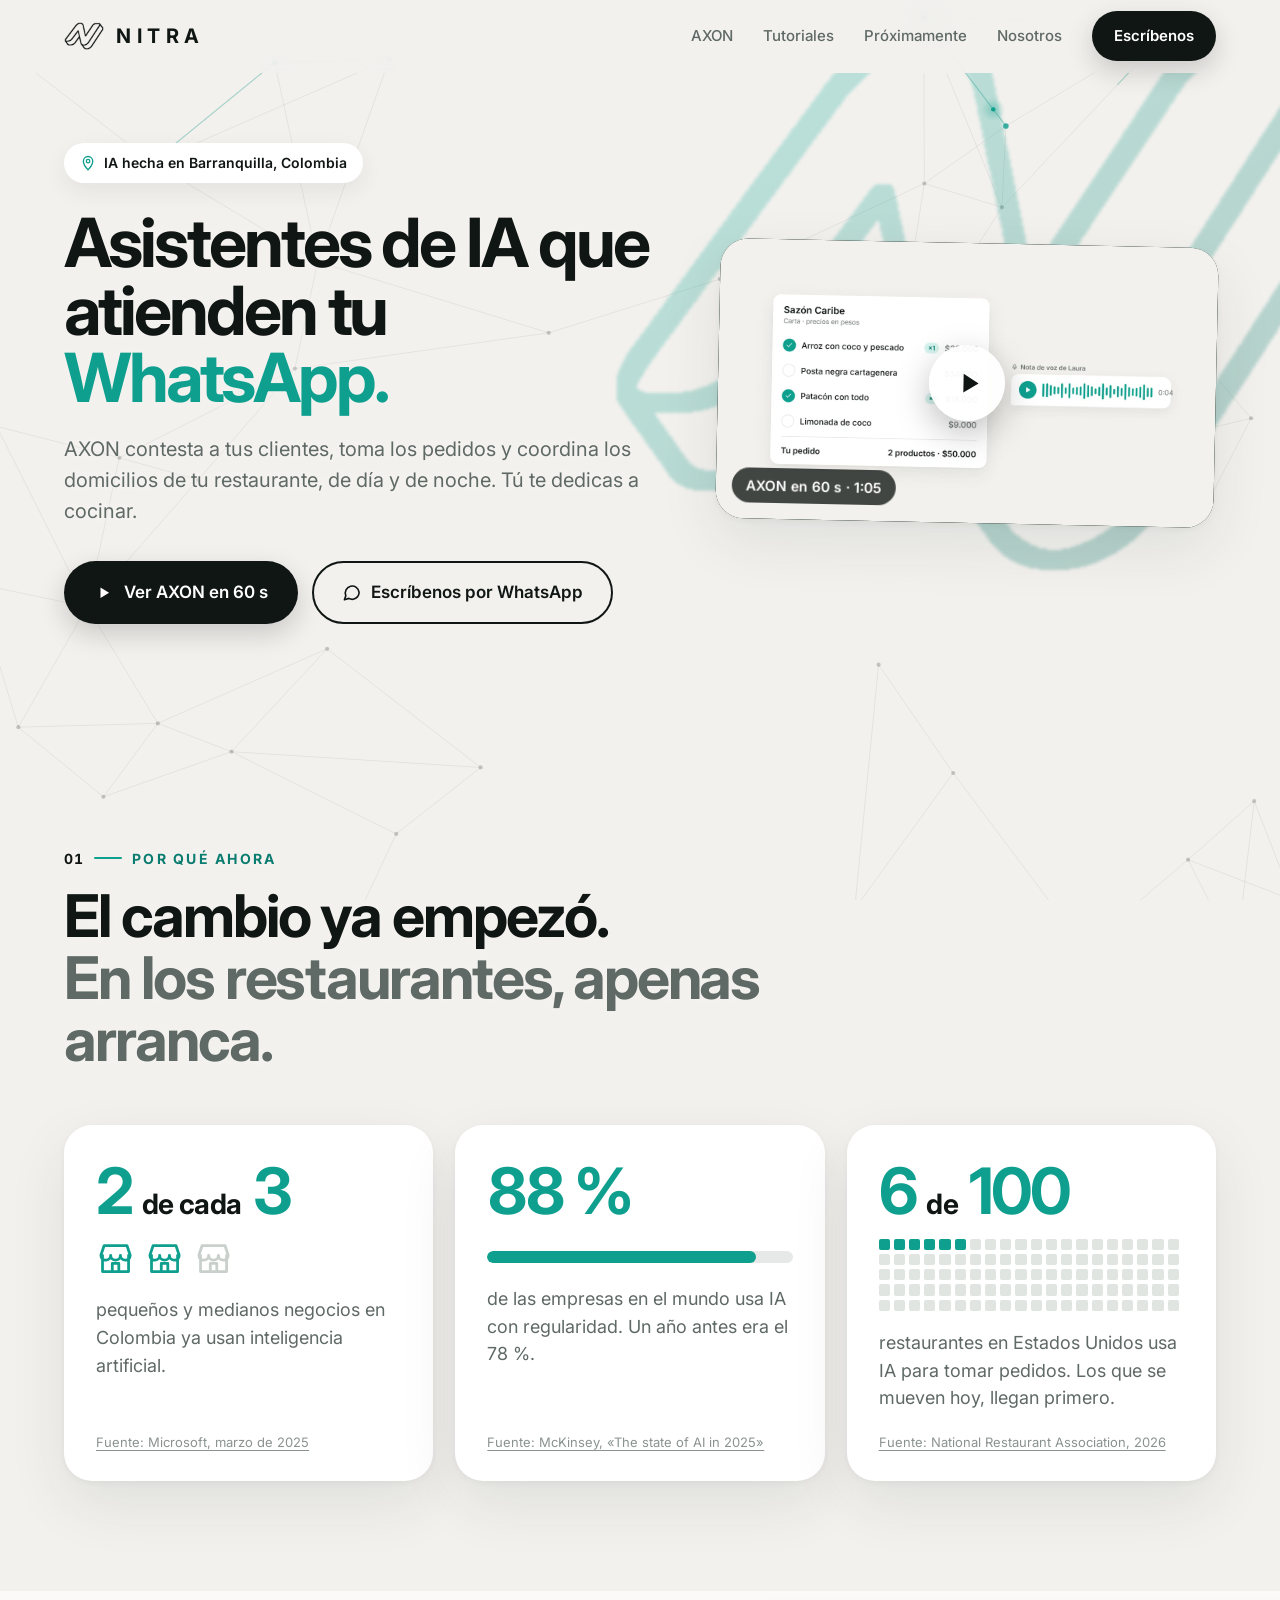
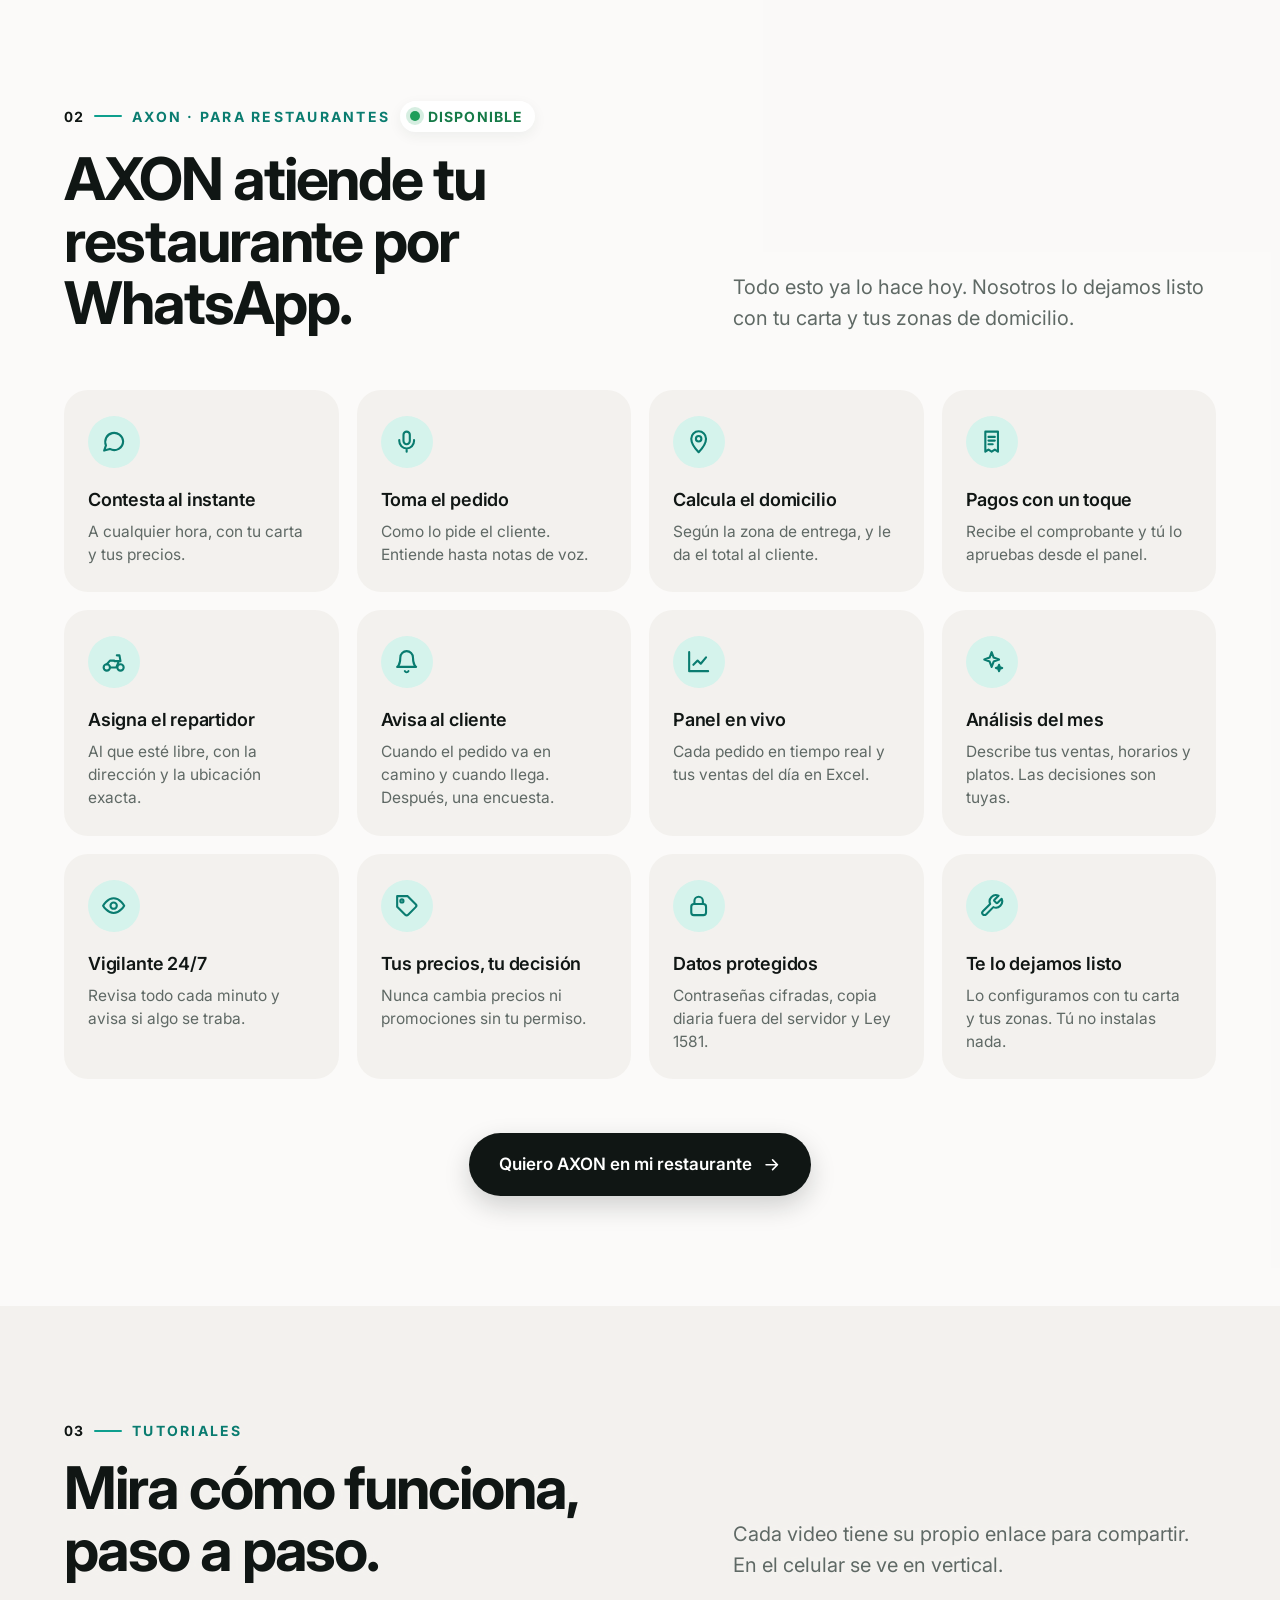
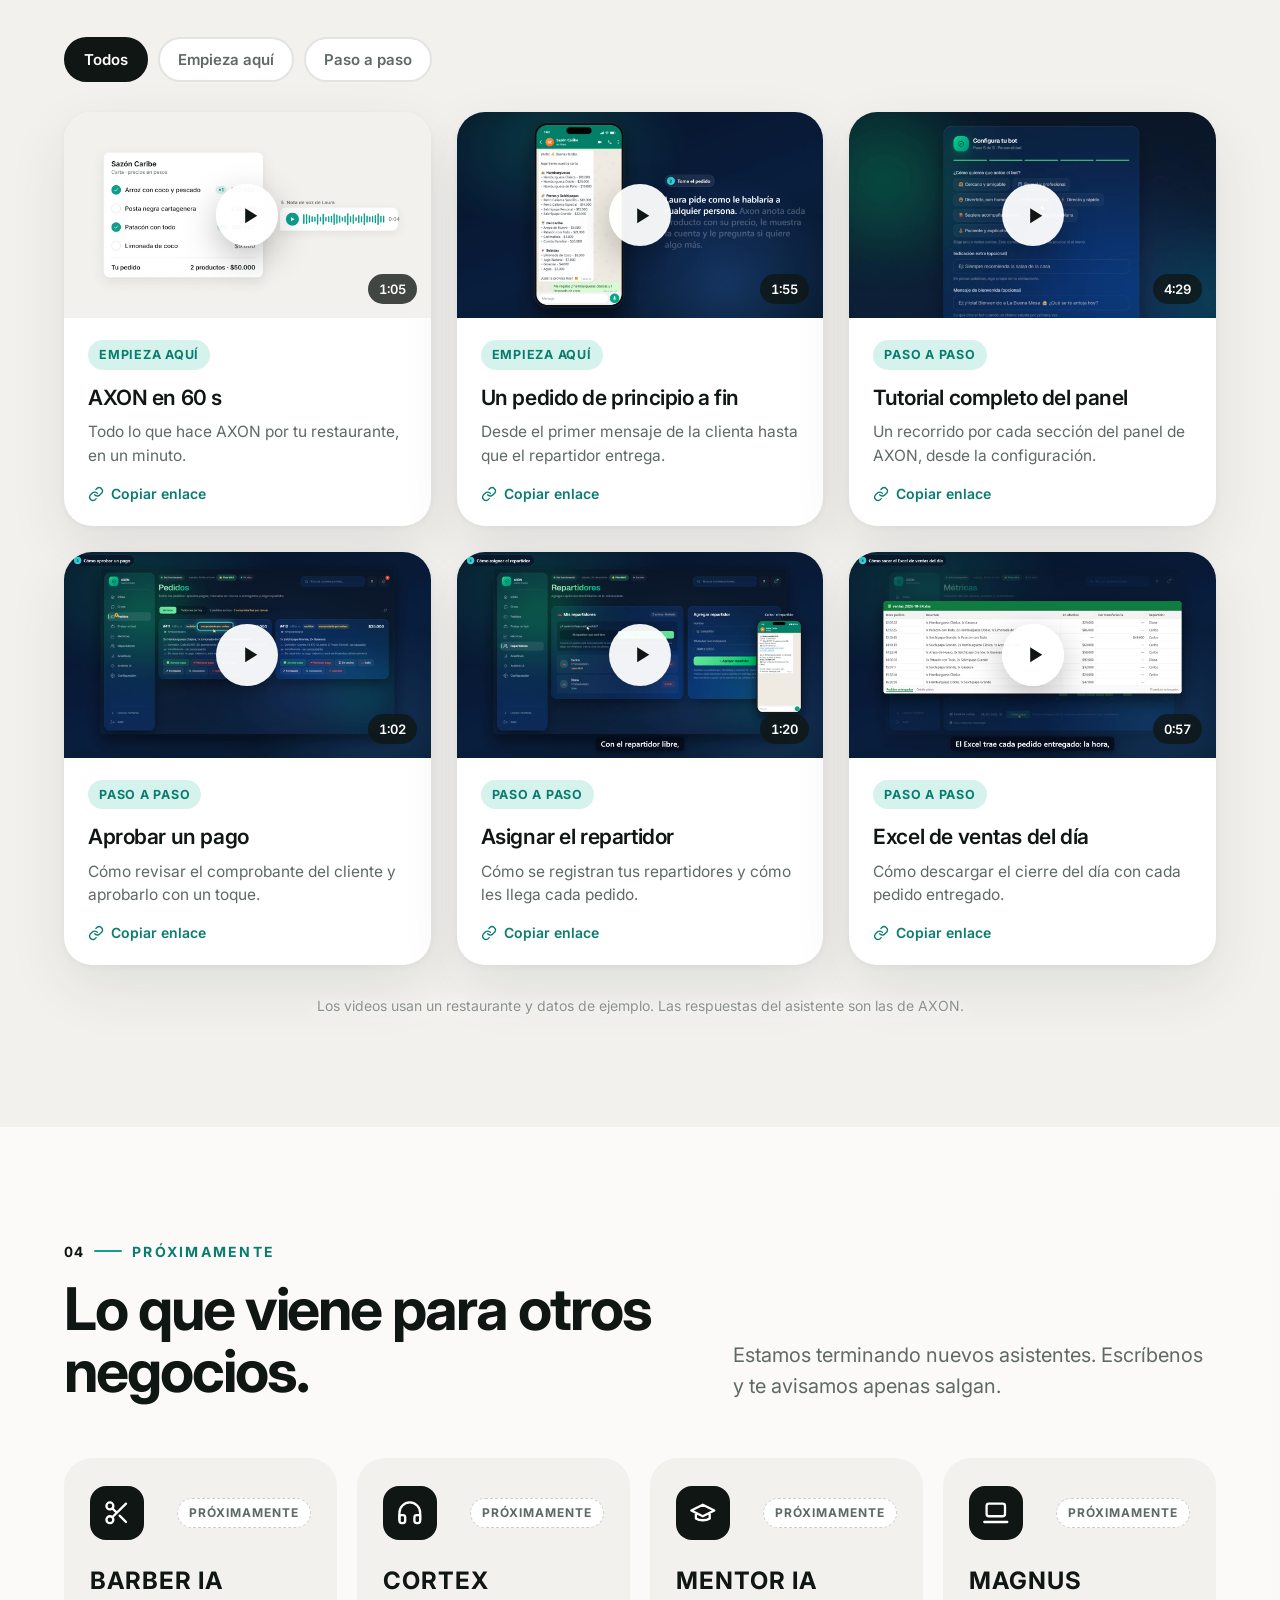
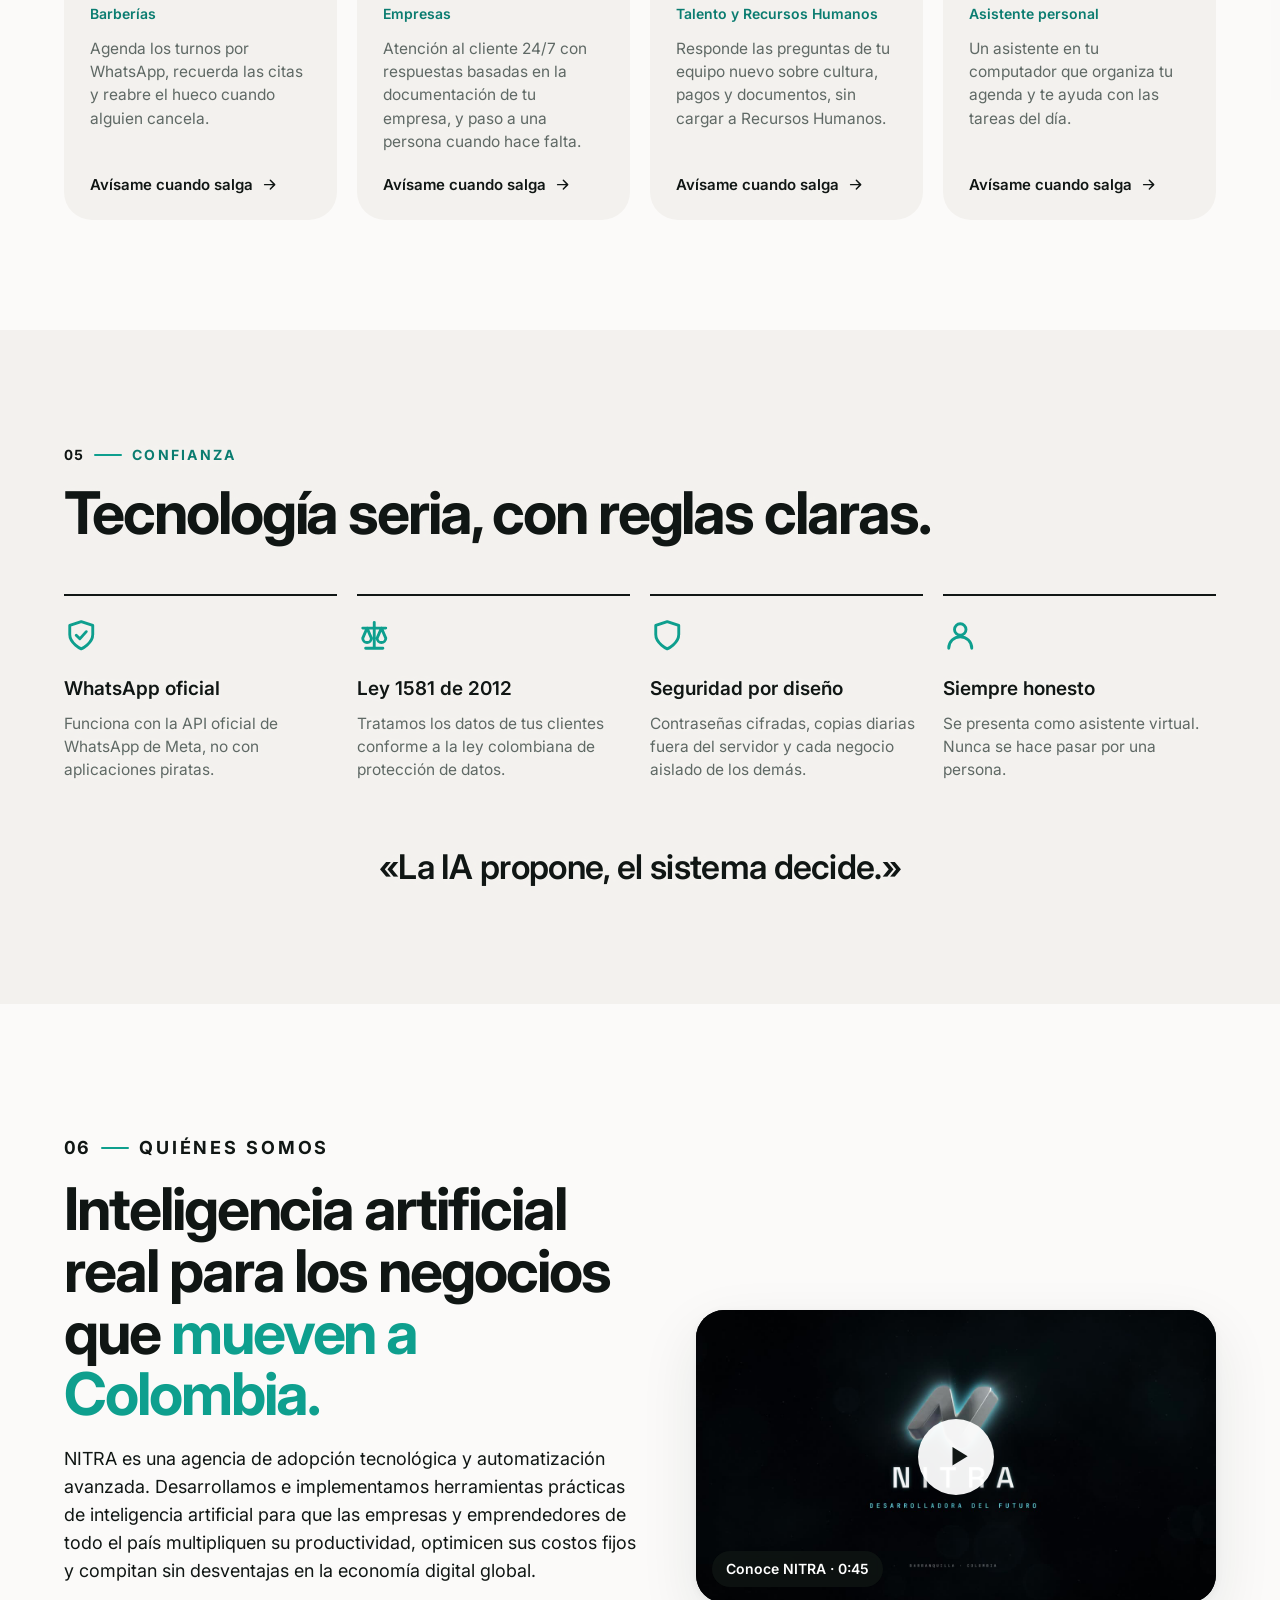
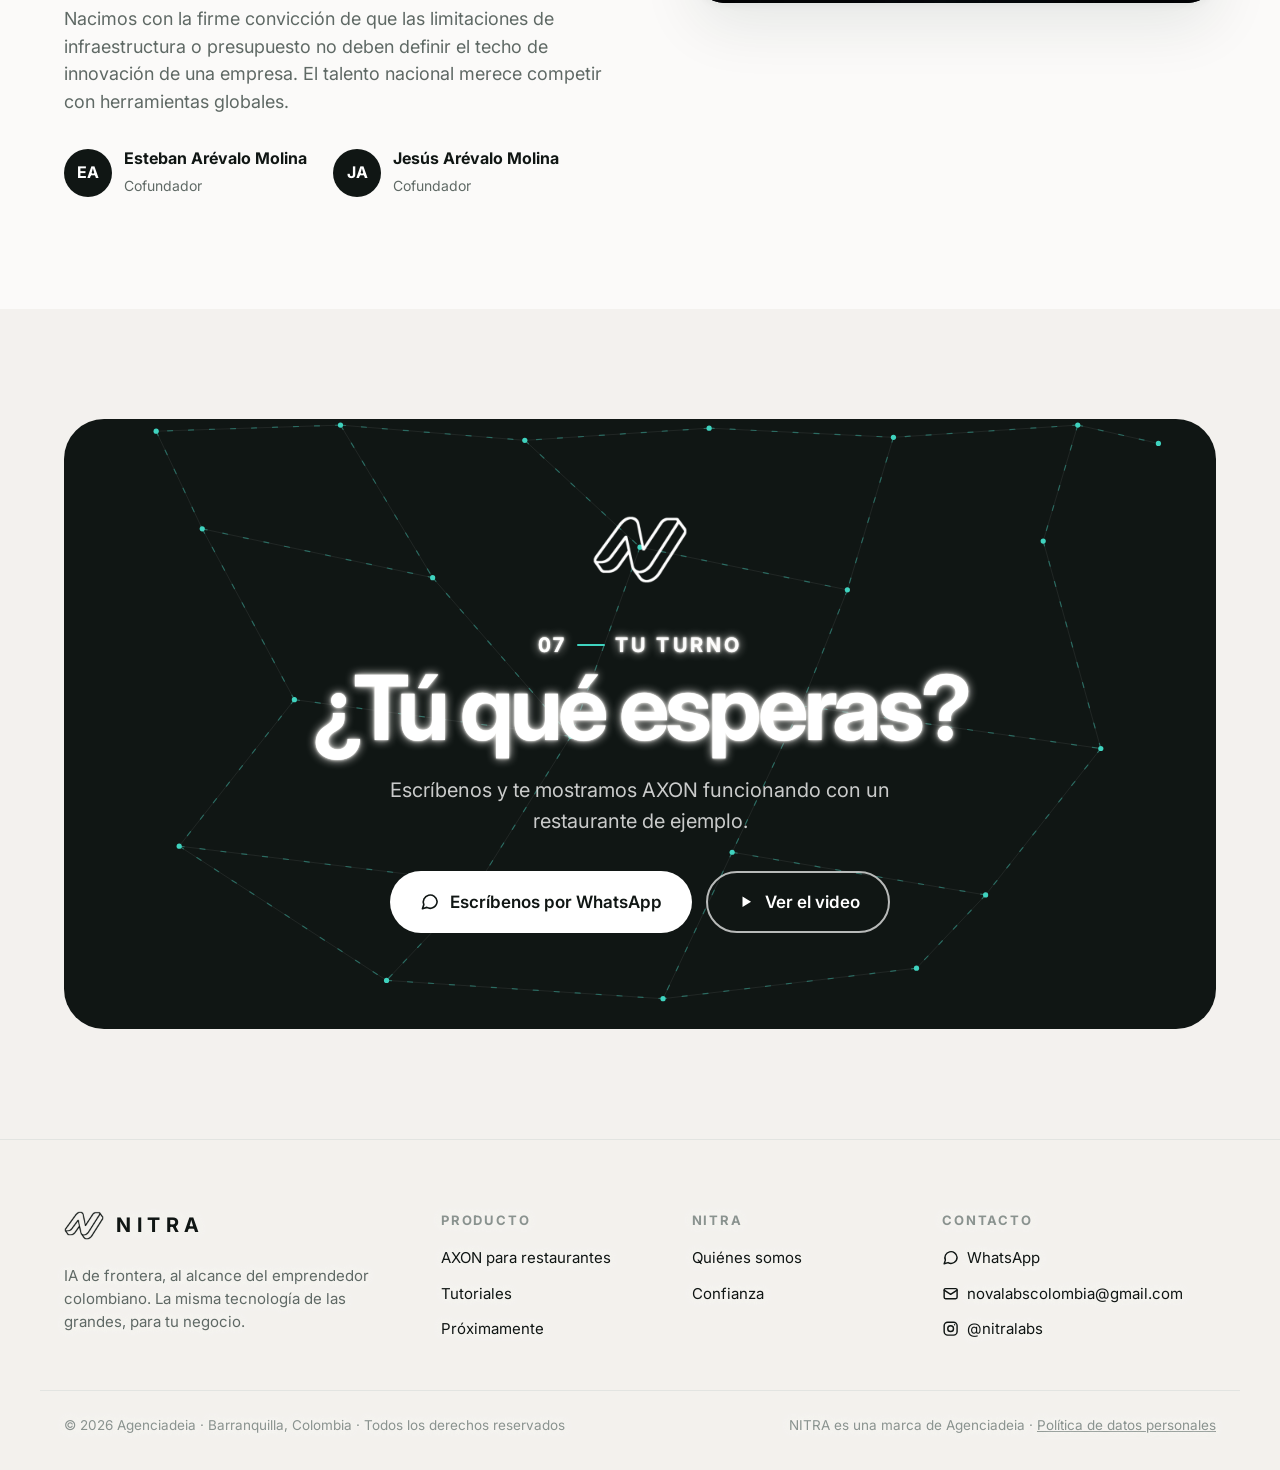
==== commit efe36f42: "feat: política de datos personales (Ley 1581) en /privacidad y el pie dice Agenciadeia Co-Authored-B" ====
--- a/index.html
+++ b/index.html
@@ -345,8 +345,8 @@
     </div>
   </div>
   <div class="wrap pie-legal">
-    <p>© 2026 NITRA S.A.S. · Barranquilla, Colombia · Todos los derechos reservados</p>
-    <p>NITRA es una marca de Agenciadeia</p>
+    <p>© 2026 Agenciadeia · Barranquilla, Colombia · Todos los derechos reservados</p>
+    <p>NITRA es una marca de Agenciadeia · <a href="privacidad/">Política de datos personales</a></p>
   </div>
 </footer>
 
